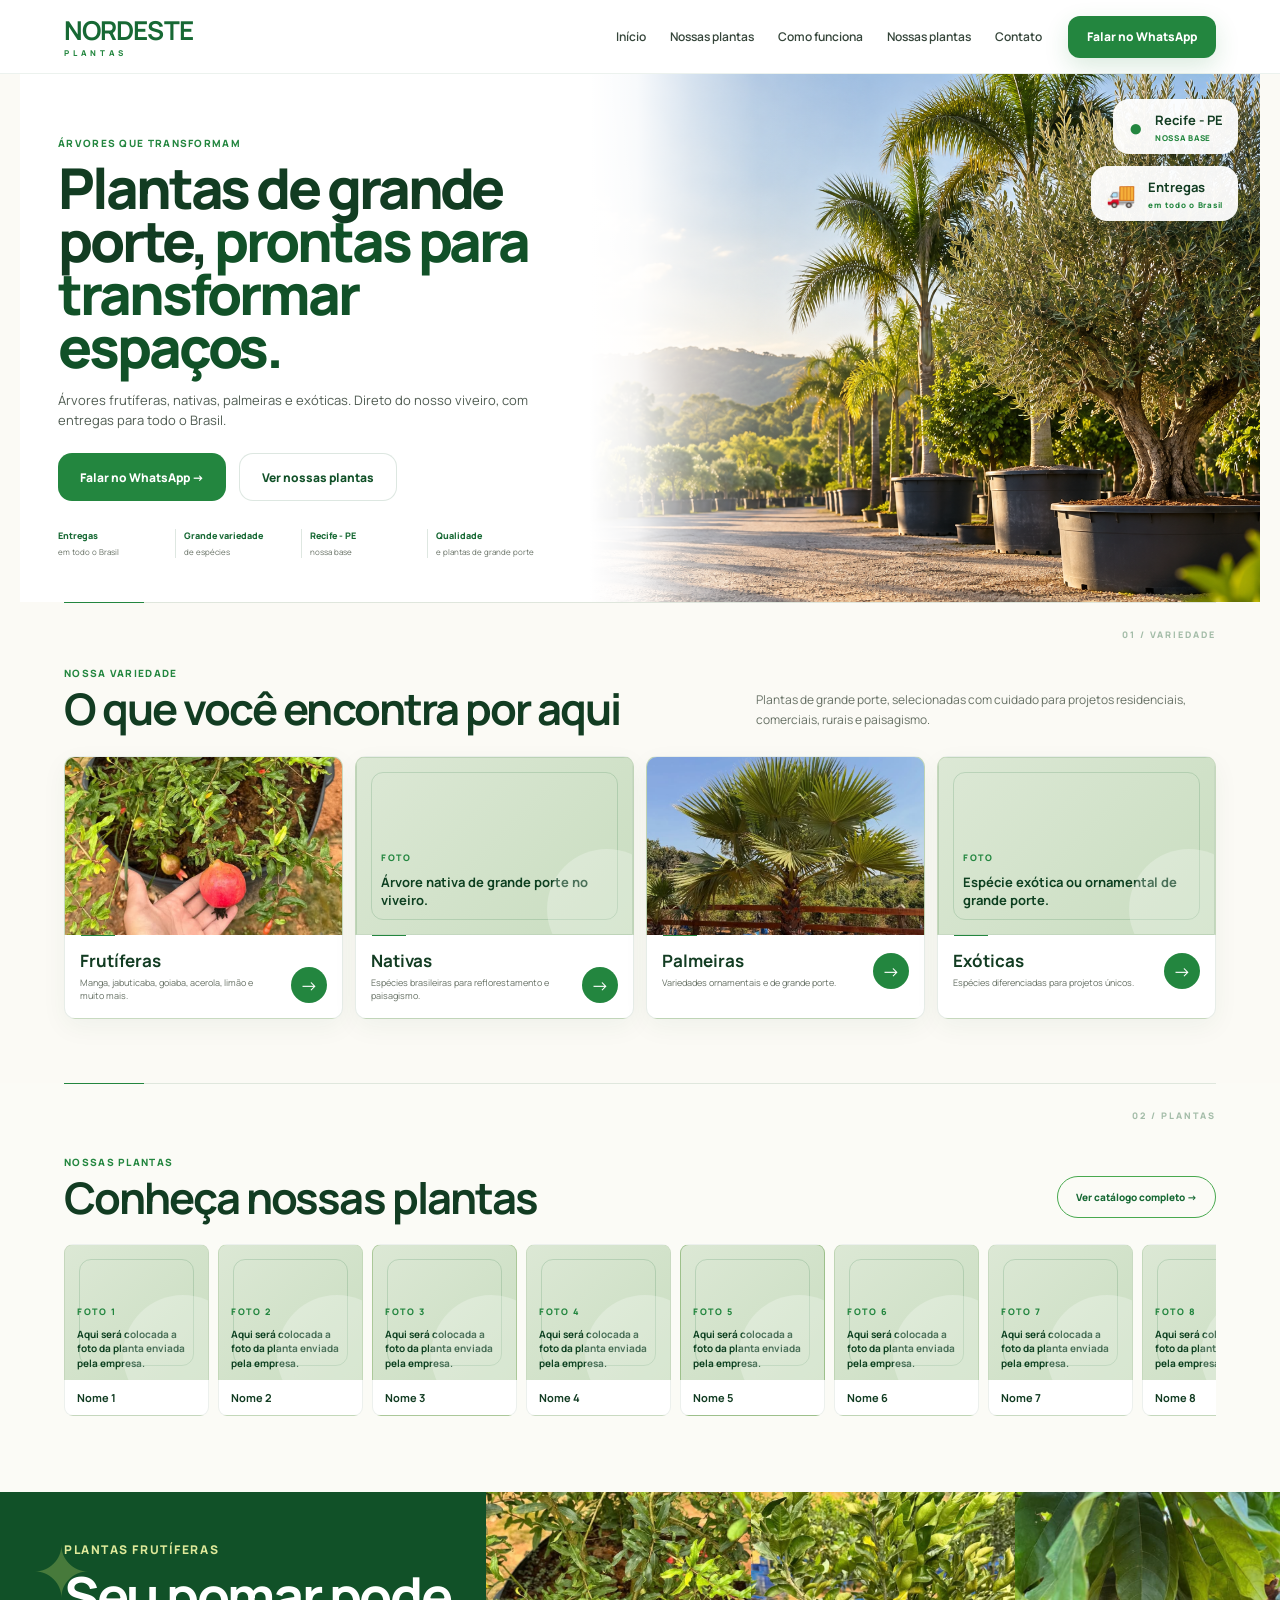
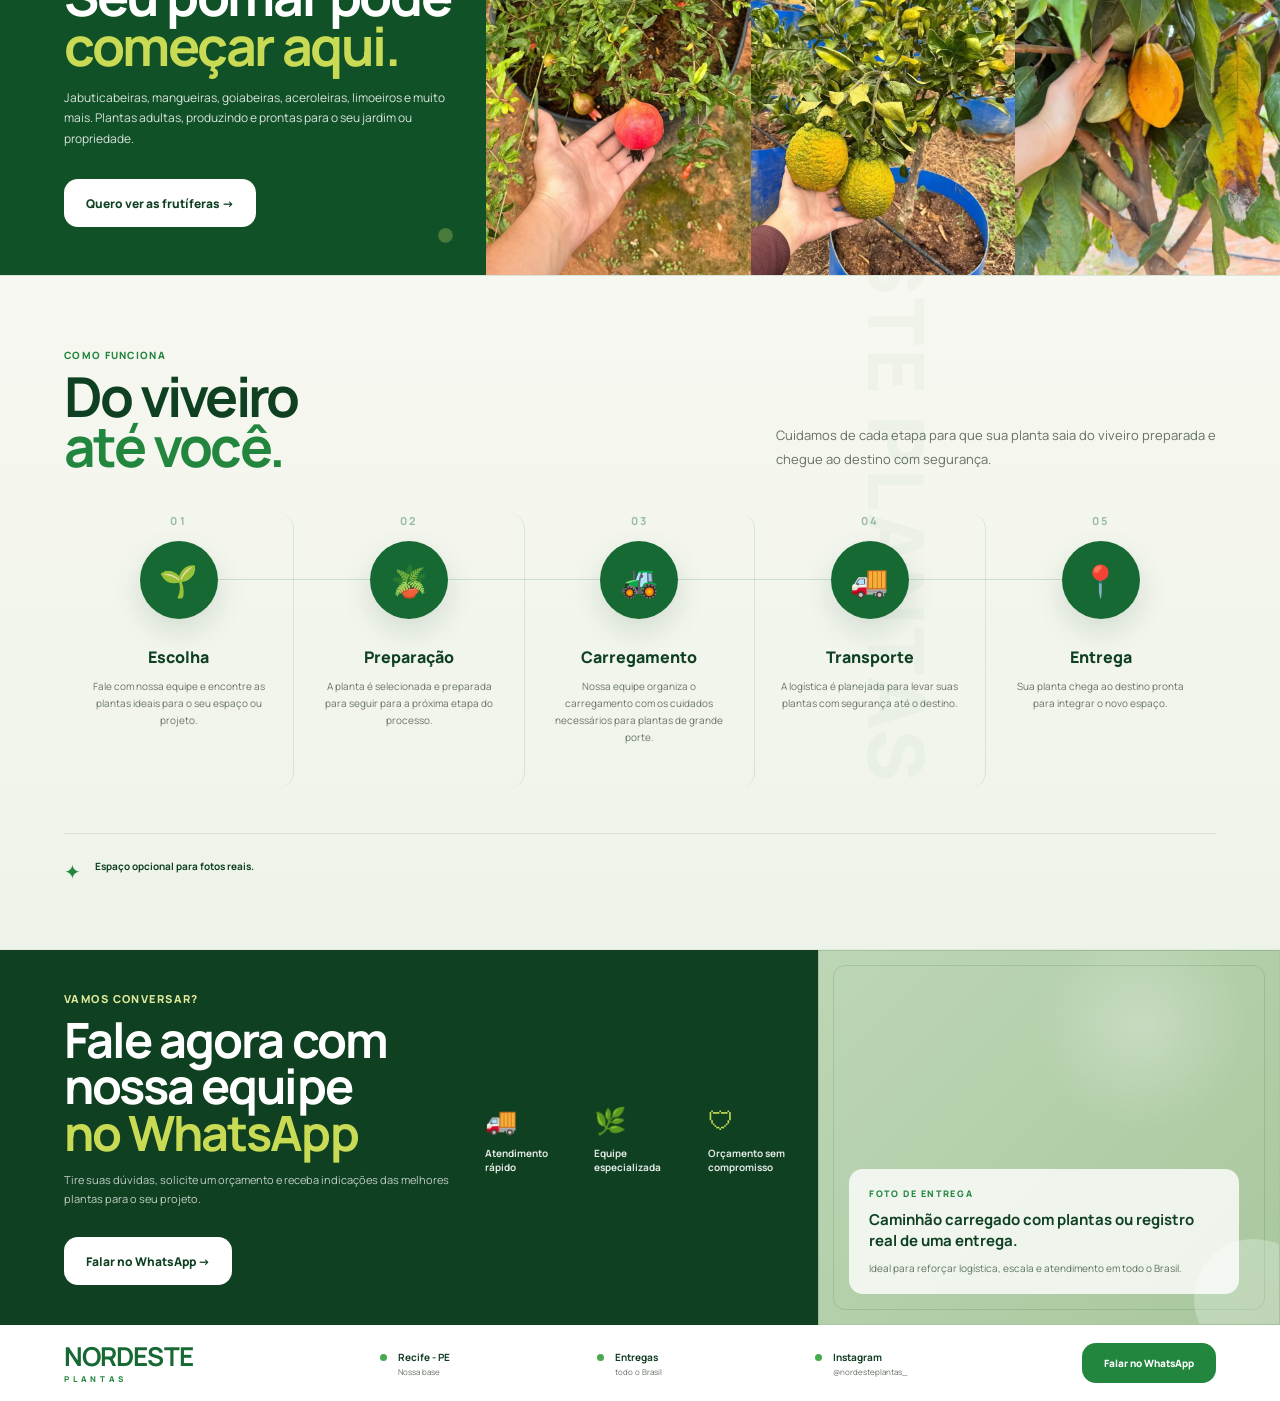
==== index.html @ 6bd827b8 "alterações" ====
<!doctype html>
<html lang="pt-BR">
<head>
  <meta charset="utf-8">
  <meta name="viewport" content="width=device-width, initial-scale=1">
  <meta name="description" content="Nordeste Plantas — plantas de grande porte, frutíferas, nativas, palmeiras e exóticas com entregas para todo o Brasil.">
  <title>Nordeste Plantas</title>

  <link rel="preconnect" href="https://fonts.googleapis.com">
  <link rel="preconnect" href="https://fonts.gstatic.com" crossorigin>
  <link href="https://fonts.googleapis.com/css2?family=Manrope:wght@400;500;600;700;800&display=swap" rel="stylesheet">

  <link rel="stylesheet" href="style.css">
</head>

<body>

<header class="site-header">
  <a href="#inicio" class="brand" aria-label="Nordeste Plantas">
    <span class="brand-main">NORDESTE</span>
    <span class="brand-sub">PLANTAS</span>
  </a>

  <button class="menu-button" id="menuButton" aria-label="Abrir menu" aria-expanded="false">
    <span></span><span></span>
  </button>

  <nav class="site-nav" id="siteNav">
    <a href="#inicio">Início</a>
    <a href="#plantas">Nossas plantas</a>
    <a href="#processo">Como funciona</a>
    <a href="#viveiro">Nossas plantas</a>
    <a href="#contato">Contato</a>
  </nav>

  <a class="header-cta" href="https://wa.me/55NUMERO" target="_blank" rel="noopener noreferrer">
    Falar no WhatsApp
  </a>
</header>


<main>

  <!-- HERO -->
  <section class="hero" id="inicio">
    <div class="hero-copy">
      <p class="eyebrow">ÁRVORES QUE TRANSFORMAM</p>

      <h1>
        Plantas de grande porte,
        <span>prontas para transformar espaços.</span>
      </h1>

      <p class="hero-text">
        Árvores frutíferas, nativas, palmeiras e exóticas.
        Direto do nosso viveiro, com entregas para todo o Brasil.
      </p>

      <div class="hero-actions">
        <a class="btn btn-primary" href="https://wa.me/55NUMERO" target="_blank" rel="noopener noreferrer">
          Falar no WhatsApp →
        </a>

        <a class="btn btn-secondary" href="#plantas">
          Ver nossas plantas
        </a>
      </div>

      <div class="hero-facts">
        <div><strong>Entregas</strong><span>em todo o Brasil</span></div>
        <div><strong>Grande variedade</strong><span>de espécies</span></div>
        <div><strong>Recife - PE</strong><span>nossa base</span></div>
        <div><strong>Qualidade</strong><span>e plantas de grande porte</span></div>
      </div>
    </div>

    <div class="hero-visual">
      <img src="images/hero.png" alt="Foto principal do viveiro da Nordeste Plantas">

<div class="hero-badge badge-location">
        <span>●</span>
        <div><strong>Recife - PE</strong><small>NOSSA BASE</small></div>
      </div>

      <div class="hero-badge badge-delivery">
        <span>🚚</span>
        <div><strong>Entregas</strong><small>em todo o Brasil</small></div>
      </div>
    </div>
  </section>


  <!-- VARIEDADE -->
  <section class="catalog-section graphic-section" id="plantas"><span class="section-marker">01 / VARIEDADE</span>
    <div class="section-heading split">
      <div>
        <p class="eyebrow">NOSSA VARIEDADE</p>
        <h2>O que você encontra por aqui</h2>
      </div>

      <p>
        Plantas de grande porte, selecionadas com cuidado para projetos residenciais,
        comerciais, rurais e paisagismo.
      </p>
    </div>

    <div class="category-grid">
      <article class="category-card">
        <div class="category-slot category-photo"><img src="images/fruta01.jpeg" alt="Planta frutífera da Nordeste Plantas" loading="lazy"></div>
        <div class="card-copy">
          <div><h3>Frutíferas</h3><p>Manga, jabuticaba, goiaba, acerola, limão e muito mais.</p></div>
          <a href="#frutiferas">→</a>
        </div>
      </article>

      <article class="category-card">
        <div class="image-slot category-slot"><span>FOTO</span><strong>Árvore nativa de grande porte no viveiro.</strong></div>
        <div class="card-copy">
          <div><h3>Nativas</h3><p>Espécies brasileiras para reflorestamento e paisagismo.</p></div>
          <a href="#viveiro">→</a>
        </div>
      </article>

      <article class="category-card">
        <div class="category-slot category-photo"><img src="images/palmeiras.jpeg" alt="Palmeiras da Nordeste Plantas" loading="lazy"></div>
        <div class="card-copy">
          <div><h3>Palmeiras</h3><p>Variedades ornamentais e de grande porte.</p></div>
          <a href="#viveiro">→</a>
        </div>
      </article>

      <article class="category-card">
        <div class="image-slot category-slot"><span>FOTO</span><strong>Espécie exótica ou ornamental de grande porte.</strong></div>
        <div class="card-copy">
          <div><h3>Exóticas</h3><p>Espécies diferenciadas para projetos únicos.</p></div>
          <a href="#viveiro">→</a>
        </div>
      </article>
    </div>
  </section>


  <!-- NOSSAS PLANTAS -->
<section class="nursery-section graphic-section" id="viveiro"><span class="section-marker">02 / PLANTAS</span>
    <div class="section-heading split">
      <div>
        <p class="eyebrow">NOSSAS PLANTAS</p>
        <h2>Conheça nossas plantas</h2>
      </div>

      <a class="outline-link" href="https://wa.me/55NUMERO" target="_blank" rel="noopener noreferrer">
        Ver catálogo completo →
      </a>
    </div>

    <div class="nursery-track" id="nurseryTrack">
      <article>
        <div class="image-slot nursery-slot"><span>FOTO 1</span><strong>Aqui será colocada a foto da planta enviada pela empresa.</strong></div>
        <div><strong>Nome 1</strong></div>
      </article>
      <article>
        <div class="image-slot nursery-slot"><span>FOTO 2</span><strong>Aqui será colocada a foto da planta enviada pela empresa.</strong></div>
        <div><strong>Nome 2</strong></div>
      </article>
      <article>
        <div class="image-slot nursery-slot"><span>FOTO 3</span><strong>Aqui será colocada a foto da planta enviada pela empresa.</strong></div>
        <div><strong>Nome 3</strong></div>
      </article>
      <article>
        <div class="image-slot nursery-slot"><span>FOTO 4</span><strong>Aqui será colocada a foto da planta enviada pela empresa.</strong></div>
        <div><strong>Nome 4</strong></div>
      </article>
      <article>
        <div class="image-slot nursery-slot"><span>FOTO 5</span><strong>Aqui será colocada a foto da planta enviada pela empresa.</strong></div>
        <div><strong>Nome 5</strong></div>
      </article>
      <article>
        <div class="image-slot nursery-slot"><span>FOTO 6</span><strong>Aqui será colocada a foto da planta enviada pela empresa.</strong></div>
        <div><strong>Nome 6</strong></div>
      </article>
      <article>
        <div class="image-slot nursery-slot"><span>FOTO 7</span><strong>Aqui será colocada a foto da planta enviada pela empresa.</strong></div>
        <div><strong>Nome 7</strong></div>
      </article>
      <article>
        <div class="image-slot nursery-slot"><span>FOTO 8</span><strong>Aqui será colocada a foto da planta enviada pela empresa.</strong></div>
        <div><strong>Nome 8</strong></div>
      </article>
    </div>
  </section>

  <!-- FRUTÍFERAS -->
  <section class="fruit-section" id="frutiferas"><span class="fruit-deco deco-one">✦</span><span class="fruit-deco deco-two">●</span>
    <div class="fruit-copy">
      <p class="eyebrow light">PLANTAS FRUTÍFERAS</p>
      <h2>Seu pomar pode <span>começar aqui.</span></h2>
      <p>
        Jabuticabeiras, mangueiras, goiabeiras, aceroleiras, limoeiros e muito mais.
        Plantas adultas, produzindo e prontas para o seu jardim ou propriedade.
      </p>

      <a class="btn btn-light" href="https://wa.me/55NUMERO" target="_blank" rel="noopener noreferrer">
        Quero ver as frutíferas →
      </a>
    </div>

    <div class="fruit-gallery">
      <div class="fruit-slot fruit-photo"><img src="images/fruta01.jpeg" alt="Plantas frutíferas da Nordeste Plantas — foto 1" loading="lazy"></div>
      <div class="fruit-slot fruit-photo"><img src="images/fruta02.jpeg" alt="Plantas frutíferas da Nordeste Plantas — foto 2" loading="lazy"></div>
      <div class="fruit-slot fruit-photo"><img src="images/fruta03.jpeg" alt="Plantas frutíferas da Nordeste Plantas — foto 3" loading="lazy"></div>
    </div>
  </section>


  <!-- PROCESSO -->
  <section class="process-section process-green" id="processo"><span class="process-watermark">NORDESTE PLANTAS</span>

    <div class="process-intro">

      <div>
        <p class="eyebrow light">COMO FUNCIONA</p>

        <h2>
          Do viveiro
          <span>até você.</span>
        </h2>
      </div>

      <p>
        Cuidamos de cada etapa para que sua planta saia do viveiro
        preparada e chegue ao destino com segurança.
      </p>

    </div>

    <div class="process-flow">

      <article class="process-step">
        <span class="step-number">01</span>
        <div class="step-icon">🌱</div>
        <div class="step-copy">
          <h3>Escolha</h3>
          <p>
            Fale com nossa equipe e encontre as plantas
            ideais para o seu espaço ou projeto.
          </p>
        </div>
      </article>

      <article class="process-step">
        <span class="step-number">02</span>
        <div class="step-icon">🪴</div>
        <div class="step-copy">
          <h3>Preparação</h3>
          <p>
            A planta é selecionada e preparada para seguir
            para a próxima etapa do processo.
          </p>
        </div>
      </article>

      <article class="process-step">
        <span class="step-number">03</span>
        <div class="step-icon">🚜</div>
        <div class="step-copy">
          <h3>Carregamento</h3>
          <p>
            Nossa equipe organiza o carregamento com os
            cuidados necessários para plantas de grande porte.
          </p>
        </div>
      </article>

      <article class="process-step">
        <span class="step-number">04</span>
        <div class="step-icon">🚚</div>
        <div class="step-copy">
          <h3>Transporte</h3>
          <p>
            A logística é planejada para levar suas plantas
            com segurança até o destino.
          </p>
        </div>
      </article>

      <article class="process-step">
        <span class="step-number">05</span>
        <div class="step-icon">📍</div>
        <div class="step-copy">
          <h3>Entrega</h3>
          <p>
            Sua planta chega ao destino pronta para integrar
            o novo espaço.
          </p>
        </div>
      </article>

    </div>

    <div class="process-note">
      <span>✦</span>

      <p>
        <strong>Espaço opcional para fotos reais.</strong>
       
      </p>
    </div>

  </section>


  <!-- CTA -->
  <section class="final-cta" id="contato">
    <div class="cta-copy">
      <p class="eyebrow light">VAMOS CONVERSAR?</p>
      <h2>Fale agora com nossa equipe <span>no WhatsApp</span></h2>
      <p>
        Tire suas dúvidas, solicite um orçamento e receba indicações das melhores
        plantas para o seu projeto.
      </p>

      <a class="btn btn-light" href="https://wa.me/55NUMERO" target="_blank" rel="noopener noreferrer">
        Falar no WhatsApp →
      </a>
    </div>

    <div class="cta-points">
      <div><span>🚚</span><strong>Atendimento rápido</strong></div>
      <div><span>🌿</span><strong>Equipe especializada</strong></div>
      <div><span>🛡</span><strong>Orçamento sem compromisso</strong></div>
    </div>

    <div class="cta-image image-slot cta-photo-slot">
      <div class="image-slot-content">
        <span>FOTO DE ENTREGA</span>
        <strong>Caminhão carregado com plantas ou registro real de uma entrega.</strong>
        <small>Ideal para reforçar logística, escala e atendimento em todo o Brasil.</small>
      </div>
    </div>
  </section>

</main>


<footer class="site-footer">
  <a href="#inicio" class="brand footer-brand">
    <span class="brand-main">NORDESTE</span>
    <span class="brand-sub">PLANTAS</span>
  </a>

  <div class="footer-item"><strong>Recife - PE</strong><span>Nossa base</span></div>
  <div class="footer-item"><strong>Entregas</strong><span>todo o Brasil</span></div>
  <div class="footer-item"><strong>Instagram</strong><span>@nordesteplantas_</span></div>

  <a class="footer-cta" href="https://wa.me/55NUMERO" target="_blank" rel="noopener noreferrer">
    Falar no WhatsApp
  </a>
</footer>

<script src="script.js"></script>
</body>
</html>
---- style.css ----
:root {
  --green-950: #0e4021;
  --green-900: #115128;
  --green-800: #176934;
  --green-700: #23863f;
  --green-500: #48a94f;

  --lime: #c9db55;

  --cream: #faf9f2;
  --paper: #ffffff;
  --soft: #f1f5eb;

  --text: #123c22;
  --muted: #667064;

  --line: rgba(20, 86, 43, .14);
  --shadow: 0 18px 45px rgba(20, 70, 35, .10);
}

* {
  box-sizing: border-box;
}

html {
  scroll-behavior: smooth;
}

body {
  margin: 0;
  background: var(--cream);
  color: var(--text);
  font-family: "Manrope", sans-serif;
  overflow-x: hidden;
}

img {
  width: 100%;
  display: block;
}

a {
  color: inherit;
  text-decoration: none;
}

button {
  font: inherit;
}


/* HEADER */

.site-header {
  height: 88px;
  padding: 0 5vw;

  position: sticky;
  top: 0;
  z-index: 50;

  display: flex;
  align-items: center;
  gap: 30px;

  background: rgba(255,255,255,.94);
  backdrop-filter: blur(14px);

  border-bottom: 1px solid rgba(24,87,42,.08);
}

.brand {
  margin-right: auto;

  display: inline-flex;
  flex-direction: column;

  line-height: 1;
}

.brand-main {
  color: var(--green-800);

  font-size: 28px;
  font-weight: 700;

  letter-spacing: -.035em;
}

.brand-sub {
  margin-top: 8px;

  color: var(--green-700);

  font-size: 9px;
  font-weight: 800;

  letter-spacing: .50em;
}

.site-nav {
  display: flex;
  align-items: center;
  gap: 26px;
}

.site-nav a {
  color: #35453a;

  font-size: 12px;
  font-weight: 600;

  position: relative;
}

.site-nav a::after {
  content: "";

  position: absolute;

  left: 0;
  bottom: -7px;

  width: 0;
  height: 2px;

  background: var(--green-700);

  transition: width .25s ease;
}

.site-nav a:hover::after {
  width: 100%;
}

.header-cta,
.btn,
.footer-cta {
  min-height: 48px;

  padding: 0 22px;

  display: inline-flex;
  align-items: center;
  justify-content: center;

  border-radius: 14px;

  font-size: 12px;
  font-weight: 800;

  transition:
    transform .25s ease,
    box-shadow .25s ease;
}

.header-cta {
  color: white;
  background: var(--green-700);

  box-shadow: 0 9px 25px rgba(32,129,58,.16);
}

.header-cta:hover,
.btn:hover,
.footer-cta:hover {
  transform: translateY(-2px);
}

.menu-button {
  display: none;

  width: 42px;
  height: 42px;

  padding: 0;

  border: 0;

  background: transparent;
}

.menu-button span {
  display: block;

  width: 24px;
  height: 1px;

  margin: 6px auto;

  background: var(--green-900);
}


/* TEXT */

.eyebrow {
  margin: 0;

  color: var(--green-700);

  font-size: 10px;
  font-weight: 800;

  letter-spacing: .13em;
}

.eyebrow.light {
  color: #dfe99a;
}

.section-heading {
  margin-bottom: 36px;
}

.section-heading.split {
  display: flex;
  align-items: end;
  justify-content: space-between;

  gap: 40px;
}

.section-heading h2 {
  margin: 8px 0 0;

  font-size: clamp(34px, 4vw, 55px);
  line-height: .96;

  letter-spacing: -.045em;
}

.section-heading > p {
  max-width: 510px;

  margin: 0;

  color: var(--muted);

  font-size: 13px;

  line-height: 1.8;
}


/* HERO */

.hero {
  min-height: 665px;

  display: grid;
  grid-template-columns: 47% 53%;

  overflow: hidden;

  background: var(--paper);
}

.hero-copy {
  padding: 80px 4vw 60px 6vw;

  align-self: center;

  z-index: 2;
}

.hero h1 {
  max-width: 650px;

  margin: 16px 0 20px;

  font-size: clamp(48px, 5.5vw, 76px);
  font-weight: 800;

  line-height: .93;

  letter-spacing: -.055em;
}

.hero h1 span {
  color: var(--green-900);
}

.hero-text {
  max-width: 560px;

  margin: 0;

  color: #505c52;

  font-size: 15px;

  line-height: 1.7;
}

.hero-actions {
  margin-top: 28px;

  display: flex;
  gap: 13px;
  flex-wrap: wrap;
}

.btn-primary {
  color: white;
  background: var(--green-700);
}

.btn-secondary {
  color: var(--green-900);

  border: 1px solid var(--line);

  background: #fff;
}

.hero-facts {
  margin-top: 40px;

  display: grid;
  grid-template-columns:
    repeat(4, 1fr);

  gap: 10px;
}

.hero-facts div {
  padding-right: 12px;

  border-right: 1px solid var(--line);
}

.hero-facts div:last-child {
  border: 0;
}

.hero-facts strong,
.hero-facts span {
  display: block;
}

.hero-facts strong {
  color: var(--green-800);

  font-size: 10px;
  font-weight: 800;
}

.hero-facts span {
  margin-top: 4px;

  color: var(--muted);

  font-size: 9px;

  line-height: 1.45;
}

.hero-visual {
  position: relative;

  min-height: 665px;
}

.hero-visual > img {
  width: 100%;
  height: 100%;

  object-fit: cover;
}

.hero-visual::before {
  content: "";

  position: absolute;
  inset: 0;

  z-index: 1;

  background:
    linear-gradient(
      90deg,
      white 0%,
      rgba(255,255,255,.75) 5%,
      rgba(255,255,255,.1) 18%,
      transparent 34%
    );
}

.hero-badge {
  position: absolute;

  right: 24px;

  z-index: 3;

  padding: 14px 18px;

  display: flex;
  align-items: center;

  gap: 12px;

  border-radius: 18px;

  background: rgba(255,255,255,.95);

  box-shadow: var(--shadow);
}

.hero-badge > span {
  color: var(--green-700);

  font-size: 24px;
}

.hero-badge strong,
.hero-badge small {
  display: block;
}

.hero-badge strong {
  font-size: 13px;
}

.hero-badge small {
  margin-top: 3px;

  color: var(--green-700);

  font-size: 8px;
  font-weight: 800;

  letter-spacing: .09em;
}

.badge-location {
  top: 30px;
}

.badge-delivery {
  top: 110px;
}


/* CATALOG */

.catalog-section,
.process-section,
.nursery-section {
  padding: 85px 5vw;
}

.category-grid {
  display: grid;
  grid-template-columns: repeat(4,1fr);

  gap: 14px;
}

.category-card {
  overflow: hidden;

  border-radius: 14px;

  background: white;

  border: 1px solid rgba(19,76,36,.1);

  box-shadow:
    0 10px 35px rgba(23,78,38,.06);
}

.category-card > img {
  height: 220px;

  object-fit: cover;
}

.card-copy {
  padding: 18px;

  display: flex;
  gap: 16px;
  justify-content: space-between;
  align-items: flex-end;
}

.card-copy h3 {
  margin: 0 0 4px;

  font-size: 20px;
}

.card-copy p {
  margin: 0;

  color: var(--muted);

  font-size: 10px;

  line-height: 1.5;
}

.card-copy > a {
  flex: 0 0 auto;

  width: 36px;
  height: 36px;

  display: grid;
  place-items: center;

  border-radius: 50%;

  color: white;
  background: var(--green-700);

  font-size: 18px;
}


/* FRUITS */

.fruit-section {
  min-height: 440px;

  display: grid;
  grid-template-columns: 38% 62%;

  color: white;
  background: var(--green-900);

  overflow: hidden;
}

.fruit-copy {
  padding: 64px 5vw;

  align-self: center;
}

.fruit-copy h2 {
  margin: 10px 0 16px;

  font-size: clamp(42px, 5vw, 68px);
  line-height: .94;

  letter-spacing: -.045em;
}

.fruit-copy h2 span {
  display: block;

  color: var(--lime);
}

.fruit-copy > p {
  max-width: 520px;

  color: rgba(255,255,255,.84);

  font-size: 13px;

  line-height: 1.7;
}

.btn-light {
  margin-top: 18px;

  color: var(--green-950);

  background: white;
}

.fruit-gallery {
  display: grid;
  grid-template-columns:
    1fr 1fr 1fr;

  min-height: 440px;
}

.fruit-gallery img {
  height: 100%;
  object-fit: cover;
}



/* PROCESS — DO VIVEIRO ATÉ VOCÊ */

.process-green {
  padding: 90px 5vw 85px;
  background: linear-gradient(135deg, #0f4d27, #176934);
  color: white;
  overflow: hidden;
}

.process-intro {
  max-width: 1250px;
  margin: 0 auto 55px;
  display: flex;
  align-items: flex-end;
  justify-content: space-between;
  gap: 50px;
}

.process-intro > div {
  max-width: 650px;
}

.process-intro .eyebrow {
  color: #cadd82;
}

.process-intro h2 {
  margin: 10px 0 0;
  font-size: clamp(44px, 5vw, 70px);
  line-height: .9;
  letter-spacing: -.05em;
}

.process-intro h2 span {
  display: block;
  color: #d5e66e;
}

.process-intro > p {
  max-width: 440px;
  margin: 0;
  color: rgba(255,255,255,.72);
  font-size: 13px;
  line-height: 1.8;
}

.process-flow {
  max-width: 1250px;
  margin: auto;
  display: grid;
  grid-template-columns: repeat(5, 1fr);
  position: relative;
}

.process-flow::before {
  content: "";
  position: absolute;
  left: 8%;
  right: 8%;
  top: 76px;
  height: 1px;
  background: rgba(255,255,255,.22);
  z-index: 0;
}

.process-step {
  position: relative;
  z-index: 1;
  min-height: 330px;
  padding: 0 24px 25px;
  text-align: center;
  border-right: 1px solid rgba(255,255,255,.12);
}

.process-step:last-child {
  border-right: none;
}

.step-number {
  display: block;
  margin-bottom: 13px;
  color: rgba(255,255,255,.35);
  font-size: 11px;
  font-weight: 700;
  letter-spacing: .2em;
}

.process-step .step-icon {
  width: 92px;
  height: 92px;
  margin: 0 auto 27px;
  display: grid;
  place-items: center;
  position: relative;
  z-index: 2;
  border-radius: 50%;
  background: rgba(255,255,255,.95);
  color: #125c2d;
  font-size: 36px;
  box-shadow: 0 15px 35px rgba(0,0,0,.13);
  transition: transform .3s ease, box-shadow .3s ease;
}

.process-step:hover .step-icon {
  transform: translateY(-5px);
  box-shadow: 0 20px 40px rgba(0,0,0,.18);
}

.step-copy h3 {
  margin: 0 0 10px;
  font-size: 16px;
  font-weight: 800;
}

.step-copy p {
  max-width: 185px;
  margin: auto;
  color: rgba(255,255,255,.68);
  font-size: 10px;
  line-height: 1.7;
}

.process-note {
  max-width: 1250px;
  margin: 45px auto 0;
  padding-top: 24px;
  display: flex;
  gap: 14px;
  align-items: flex-start;
  border-top: 1px solid rgba(255,255,255,.14);
}

.process-note > span {
  color: #d5e66e;
  font-size: 20px;
}

.process-note p {
  max-width: 680px;
  margin: 0;
  color: rgba(255,255,255,.60);
  font-size: 10px;
  line-height: 1.7;
}

.process-note strong {
  color: rgba(255,255,255,.92);
}


/* NURSERY */

.nursery-section {
  background: #fbfbf6;
}

.outline-link {
  min-height: 42px;

  padding: 0 18px;

  display: inline-flex;
  align-items: center;

  border-radius: 999px;

  border: 1px solid var(--green-500);

  color: var(--green-800);

  font-size: 10px;
  font-weight: 800;
}

.nursery-track {
  display: grid;
  grid-template-columns:
    repeat(8, minmax(160px,1fr));

  gap: 10px;

  overflow-x: auto;

  padding-bottom: 6px;

  scrollbar-width: thin;
}

.nursery-track article {
  min-width: 160px;

  overflow: hidden;

  border-radius: 10px;

  background: white;

  border: 1px solid rgba(18,72,32,.08);
}

.nursery-track img {
  height: 170px;

  object-fit: cover;
}

.nursery-track article div {
  padding: 10px 12px;
}

.nursery-track strong,
.nursery-track small {
  display: block;
}

.nursery-track strong {
  font-size: 11px;
}

.nursery-track small {
  margin-top: 2px;

  color: var(--muted);

  font-size: 8px;
}


/* CTA */

.final-cta {
  min-height: 330px;

  display: grid;
  grid-template-columns:
    1.1fr .75fr 1fr;

  align-items: center;

  color: white;
  background: var(--green-950);
}

.cta-copy {
  padding: 50px 0 50px 5vw;
}

.cta-copy h2 {
  margin: 8px 0 14px;

  font-size: clamp(38px, 4.5vw, 58px);
  line-height: .96;

  letter-spacing: -.04em;
}

.cta-copy h2 span {
  display: block;

  color: var(--lime);
}

.cta-copy > p {
  max-width: 520px;

  color: rgba(255,255,255,.75);

  font-size: 11px;

  line-height: 1.7;
}

.cta-points {
  display: flex;
  justify-content: center;

  gap: 28px;
}

.cta-points div {
  display: flex;
  flex-direction: column;

  gap: 8px;

  max-width: 110px;

  color: rgba(255,255,255,.88);

  font-size: 10px;
}

.cta-points span {
  color: var(--lime);

  font-size: 26px;
}

.cta-image {
  align-self: stretch;

  min-height: 330px;
}

.cta-image img {
  width: 100%;
  height: 100%;

  object-fit: cover;
}


/* FOOTER */

.site-footer {
  padding: 22px 5vw;

  display: grid;
  grid-template-columns:
    1.2fr .8fr .8fr 1fr auto;

  gap: 22px;

  align-items: center;

  background: white;
}

.footer-brand {
  margin: 0;
}

.footer-item strong,
.footer-item span {
  display: block;
}

.footer-item strong {
  font-size: 10px;
}

.footer-item span {
  margin-top: 2px;

  color: var(--muted);

  font-size: 8px;
}

.footer-cta {
  min-height: 40px;

  color: white;
  background: var(--green-700);

  font-size: 10px;
}


/* RESPONSIVO */

@media (max-width: 1050px) {

  .header-cta {
    display: none;
  }

  .menu-button {
    display: block;
  }

  .site-nav {
    position: absolute;

    top: 88px;
    left: 0;
    right: 0;

    display: none;

    padding: 25px 5vw;

    flex-direction: column;
    align-items: flex-start;

    background: white;

    border-bottom: 1px solid var(--line);
  }

  .site-nav.open {
    display: flex;
  }

  .hero {
    grid-template-columns: 1fr;
  }

  .hero-copy {
    padding:
      65px
      7vw
      30px;
  }

  .hero-visual {
    min-height: 560px;
  }

  .category-grid {
    grid-template-columns:
      1fr 1fr;
  }

  .fruit-section {
    grid-template-columns: 1fr;
  }

  .fruit-gallery {
    min-height: 340px;
  }

  .process-grid {
    grid-template-columns:
      1fr 1fr 1fr;
  }

  .process-grid article::after {
    display: none;
  }

  .final-cta {
    grid-template-columns: 1fr;
  }

  .cta-copy {
    padding:
      50px
      7vw;
  }

  .cta-points {
    justify-content: flex-start;

    padding:
      0
      7vw
      45px;
  }

  .cta-image {
    min-height: 300px;
  }

  .site-footer {
    grid-template-columns:
      1fr 1fr;
  }

}


@media (max-width: 620px) {

  .site-header {
    height: 76px;

    padding:
      0
      18px;
  }

  .site-nav {
    top: 76px;
  }

  .brand-main {
    font-size: 23px;
  }

  .hero-copy {
    padding:
      55px
      20px
      30px;
  }

  .hero h1 {
    font-size: 48px;
  }

  .hero-facts {
    grid-template-columns:
      1fr 1fr;
  }

  .hero-facts div:nth-child(2) {
    border: 0;
  }

  .hero-visual {
    min-height: 430px;
  }

  .hero-badge {
    right: 14px;

    padding:
      10px
      12px;
  }

  .badge-location {
    top: 18px;
  }

  .badge-delivery {
    top: 87px;
  }

  .catalog-section,
  .process-section,
  .nursery-section {
    padding:
      70px
      20px;
  }

  .section-heading.split {
    align-items: flex-start;
    flex-direction: column;

    gap: 14px;
  }

  .category-grid {
    grid-template-columns: 1fr;
  }

  .category-card > img {
    height: 240px;
  }

  .fruit-copy {
    padding:
      55px
      20px;
  }

  .fruit-gallery {
    grid-template-columns: 1fr;
  }

  .fruit-gallery img {
    height: 250px;
  }

  .process-grid {
    grid-template-columns:
      1fr;
  }

  .process-grid article {
    padding:
      15px
      0;
  }

  .cta-copy {
    padding:
      45px
      20px;
  }

  .cta-points {
    padding:
      0
      20px
      35px;

    flex-wrap: wrap;
  }

  .site-footer {
    padding:
      25px
      20px;

    grid-template-columns: 1fr;
  }

}


/* RESPONSIVO DA SEÇÃO PROCESSO */

@media (max-width: 1000px) {
  .process-intro {
    align-items: flex-start;
    flex-direction: column;
    gap: 20px;
  }

  .process-flow {
    grid-template-columns: repeat(3, 1fr);
  }

  .process-flow::before {
    display: none;
  }

  .process-step {
    padding: 30px 20px;
    border-right: none;
    border-bottom: 1px solid rgba(255,255,255,.12);
  }
}

@media (max-width: 650px) {
  .process-green {
    padding: 70px 20px;
  }

  .process-intro {
    margin-bottom: 35px;
  }

  .process-intro h2 {
    font-size: 48px;
  }

  .process-flow {
    grid-template-columns: 1fr;
  }

  .process-step {
    min-height: auto;
    padding: 25px 0;
    display: grid;
    grid-template-columns: 55px 75px 1fr;
    gap: 14px;
    align-items: center;
    text-align: left;
  }

  .step-number {
    margin: 0;
    text-align: center;
  }

  .process-step .step-icon {
    width: 68px;
    height: 68px;
    margin: 0;
    font-size: 27px;
  }

  .step-copy h3 {
    font-size: 15px;
  }

  .step-copy p {
    max-width: none;
    margin: 0;
    font-size: 10px;
  }

  .process-note {
    margin-top: 30px;
  }
}


/* =========================================================
   V3 — MAIS FIEL AO MOCKUP APROVADO
   ========================================================= */
body{background:#fbfaf5;}
.site-header{height:74px;padding:0 max(5vw,calc((100vw - 1240px)/2));gap:26px;}
.brand-main{font-size:26px}.brand-sub{margin-top:6px;font-size:8px}.site-nav{gap:24px}.header-cta{min-height:42px;padding:0 19px;border-radius:12px}
.hero{width:min(1240px,100%);min-height:520px;margin:0 auto;grid-template-columns:46% 54%;background:#fff}
.hero-copy{padding:62px 36px 44px 38px}.hero h1{max-width:550px;margin:12px 0 16px;font-size:clamp(42px,4.4vw,62px);line-height:.94}.hero-text{max-width:500px;font-size:13px;line-height:1.6}.hero-actions{margin-top:22px}.hero-facts{margin-top:28px;gap:8px}.hero-facts strong{font-size:9px}.hero-facts span{font-size:8px}
.hero-visual{min-height:520px;background:#d7e7cc}.hero-visual>img{opacity:0}.hero-visual::before{background:linear-gradient(90deg,#fff 0%,rgba(255,255,255,.86) 6%,rgba(255,255,255,.20) 18%,transparent 36%)}.hero-badge{right:22px;padding:11px 15px;border-radius:16px}.badge-location{top:25px}.badge-delivery{top:92px}
.catalog-section,.process-section,.nursery-section{padding:64px max(5vw,calc((100vw - 1240px)/2))}.section-heading{margin-bottom:26px}.section-heading h2{font-size:clamp(32px,3.4vw,46px)}.section-heading>p{max-width:460px;font-size:12px;line-height:1.65}
.category-grid{gap:12px}.category-card{border-radius:11px;box-shadow:0 8px 26px rgba(23,78,38,.05)}.category-card>img{height:178px;opacity:0}.category-card:nth-child(1){background:linear-gradient(#dcead2 0 178px,#fff 178px)}.category-card:nth-child(2){background:linear-gradient(#d5e4cb 0 178px,#fff 178px)}.category-card:nth-child(3){background:linear-gradient(#d1e3c6 0 178px,#fff 178px)}.category-card:nth-child(4){background:linear-gradient(#dae8cf 0 178px,#fff 178px)}.card-copy{padding:14px 15px 15px}.card-copy h3{font-size:17px}.card-copy p{font-size:9px}
.fruit-section{min-height:355px;grid-template-columns:38% 62%}.fruit-copy{padding:48px max(5vw,calc((100vw - 1240px)/2));padding-right:36px}.fruit-copy h2{font-size:clamp(38px,4.2vw,56px)}.fruit-copy>p{font-size:12px}.fruit-gallery{min-height:355px;background:#b8d4a4}.fruit-gallery img{opacity:0}.fruit-gallery{grid-template-columns:repeat(3,1fr)}.fruit-gallery>*:nth-child(1){background:#b8d4a4}.fruit-gallery>*:nth-child(2){background:#a9cb95}.fruit-gallery>*:nth-child(3){background:#bdd8aa}
.process-green{padding:72px max(5vw,calc((100vw - 1240px)/2)) 64px}.process-intro{margin-bottom:42px}.process-intro h2{font-size:clamp(40px,4.3vw,58px)}.process-step{min-height:275px}.process-step .step-icon{width:78px;height:78px;font-size:31px}.process-flow::before{top:66px}
.nursery-section{overflow:hidden}.nursery-track{grid-template-columns:repeat(8,minmax(145px,1fr));gap:9px}.nursery-track article{min-width:145px;border-radius:9px}.nursery-track img{height:135px;opacity:0}.nursery-track article:nth-child(1){background:linear-gradient(#d5e4cb 0 135px,#fff 135px)}.nursery-track article:nth-child(2){background:linear-gradient(#d2e5c6 0 135px,#fff 135px)}.nursery-track article:nth-child(3){background:linear-gradient(#b8d4a4 0 135px,#fff 135px)}.nursery-track article:nth-child(4){background:linear-gradient(#d9e7cf 0 135px,#fff 135px)}.nursery-track article:nth-child(5){background:linear-gradient(#a9cb95 0 135px,#fff 135px)}.nursery-track article:nth-child(6){background:linear-gradient(#cee2c2 0 135px,#fff 135px)}.nursery-track article:nth-child(7){background:linear-gradient(#d8e7cf 0 135px,#fff 135px)}.nursery-track article:nth-child(8){background:linear-gradient(#d4e5ca 0 135px,#fff 135px)}
.final-cta{min-height:275px;grid-template-columns:1.05fr .72fr 1fr}.cta-copy{padding:40px 0 40px max(5vw,calc((100vw - 1240px)/2))}.cta-copy h2{font-size:clamp(34px,3.8vw,50px)}.cta-image{min-height:275px;background:#c7dcc0}.cta-image img{opacity:0}.site-footer{padding:18px max(5vw,calc((100vw - 1240px)/2))}
@media(max-width:1050px){.site-header{height:76px;padding:0 24px}.site-nav{top:76px}.hero{width:100%;grid-template-columns:1fr}.hero-copy{padding:52px 7vw 28px}.hero-visual{min-height:380px}.catalog-section,.process-section,.nursery-section,.process-green{padding-left:7vw;padding-right:7vw}}
@media(max-width:620px){.hero h1{font-size:44px}.hero-visual{min-height:320px}.hero-facts{grid-template-columns:1fr 1fr}.category-card>img{height:200px}.category-card:nth-child(1){background:linear-gradient(#dcead2 0 200px,#fff 200px)}.category-card:nth-child(2){background:linear-gradient(#d5e4cb 0 200px,#fff 200px)}.category-card:nth-child(3){background:linear-gradient(#d1e3c6 0 200px,#fff 200px)}.category-card:nth-child(4){background:linear-gradient(#dae8cf 0 200px,#fff 200px)}.fruit-gallery{display:grid;grid-template-columns:1fr}.fruit-gallery>*{min-height:180px}}

/* V4 - DETALHAMENTO PREMIUM */
.image-slot{position:relative;overflow:hidden;background:linear-gradient(135deg,#dce8d5,#c9ddc0);border:1px solid rgba(26,92,46,.10)}
.image-slot::before{content:"";position:absolute;inset:14px;border:1px solid rgba(23,105,52,.16);border-radius:12px;pointer-events:none}
.image-slot::after{content:"";position:absolute;width:120px;height:120px;right:-35px;bottom:-35px;border-radius:50%;background:rgba(255,255,255,.25);pointer-events:none}
.image-slot-content,.category-slot,.fruit-slot,.nursery-slot{position:relative;z-index:2}
.image-slot span{display:block;margin-bottom:9px;color:var(--green-700);font-size:9px;font-weight:800;letter-spacing:.18em}
.image-slot strong{display:block;max-width:360px;color:var(--green-950);font-size:15px;line-height:1.4}
.image-slot small{display:block;margin-top:9px;max-width:360px;color:#5f735f;font-size:10px;line-height:1.6}

.hero-photo-slot{display:flex;align-items:flex-end;padding:44px;background:radial-gradient(circle at 72% 32%,rgba(255,255,255,.42),transparent 26%),linear-gradient(135deg,#d7e7cc,#bfd7b4)}
.hero-photo-slot .image-slot-content{max-width:380px;padding:22px 24px;border-radius:16px;background:rgba(255,255,255,.76);backdrop-filter:blur(7px);box-shadow:0 12px 28px rgba(14,64,33,.09)}
.hero-photo-slot .image-slot-content strong{font-size:18px}

.category-card{position:relative;transition:transform .25s ease,box-shadow .25s ease}
.category-card:hover{transform:translateY(-4px);box-shadow:0 16px 38px rgba(23,78,38,.10)}
.category-slot{min-height:178px;padding:24px;display:flex;flex-direction:column;justify-content:flex-end}
.category-slot strong{font-size:13px;max-width:240px}
.category-card .category-photo{padding:0;overflow:hidden}
.category-photo img{position:absolute;inset:0;width:100%;height:100%;object-fit:cover}

.fruit-section{position:relative}
.fruit-deco{position:absolute;z-index:3;color:rgba(213,230,110,.28);pointer-events:none}
.deco-one{left:2.5%;top:30px;font-size:70px}
.deco-two{left:34%;bottom:20px;font-size:34px}
.fruit-slot{min-height:355px;padding:28px;display:flex;flex-direction:column;justify-content:flex-end;border:none;border-radius:0}
.fruit-slot:nth-child(1){background:linear-gradient(180deg,#b9d4a5,#a9c996)}
.fruit-slot:nth-child(2){background:linear-gradient(180deg,#a9ca95,#99bd84)}
.fruit-slot:nth-child(3){background:linear-gradient(180deg,#bfd9ac,#adc997)}
.fruit-slot strong{max-width:220px;color:#164f28;font-size:14px}
.fruit-gallery .fruit-photo{position:relative;padding:0;overflow:hidden}
.fruit-gallery .fruit-photo img{position:absolute;inset:0;width:100%;height:100%;object-fit:cover;opacity:1}

.graphic-section{position:relative}
.section-marker{position:absolute;right:5vw;top:26px;color:rgba(20,86,43,.38);font-size:9px;font-weight:800;letter-spacing:.22em}
.graphic-section::before{content:"";position:absolute;left:5vw;right:5vw;top:0;height:1px;background:linear-gradient(90deg,var(--green-700) 0 80px,rgba(20,86,43,.12) 80px 100%)}

.process-green{position:relative}
.process-watermark{position:absolute;right:-28px;top:44px;color:rgba(255,255,255,.035);font-size:78px;font-weight:800;letter-spacing:.03em;transform:rotate(90deg);transform-origin:center;pointer-events:none}
.process-step{transition:background .25s ease;border-radius:16px}
.process-step:hover{background:rgba(255,255,255,.035)}

.nursery-track article{transition:transform .25s ease,box-shadow .25s ease}
.nursery-track article:hover{transform:translateY(-3px);box-shadow:0 12px 26px rgba(23,78,38,.08)}
.nursery-slot{min-height:135px;padding:16px;display:flex;flex-direction:column;justify-content:flex-end;border:none;border-radius:0}
.nursery-slot strong{max-width:150px;font-size:10px;line-height:1.45}

.cta-photo-slot{min-height:275px;padding:30px;display:flex;align-items:flex-end;background:radial-gradient(circle at 70% 20%,rgba(255,255,255,.26),transparent 24%),linear-gradient(135deg,#bdd6b5,#a9c79e)}
.cta-photo-slot .image-slot-content{max-width:390px;padding:18px 20px;border-radius:14px;background:rgba(255,255,255,.80)}
.cta-photo-slot .image-slot-content strong{font-size:15px}

.card-copy{position:relative}
.card-copy::before{content:"";position:absolute;left:16px;top:0;width:34px;height:2px;background:var(--green-700);transform:translateY(-1px)}
.footer-item{position:relative;padding-left:18px}
.footer-item::before{content:"";position:absolute;left:0;top:4px;width:7px;height:7px;border-radius:50%;background:var(--green-500)}

@media(max-width:620px){
  .section-marker{right:20px;top:18px}
  .hero-photo-slot{padding:20px}
  .hero-photo-slot .image-slot-content{max-width:320px;padding:16px 17px}
  .fruit-deco,.process-watermark{display:none}
}


/* =========================================================
   V5 — HIERARQUIA E CONTRASTE
   ========================================================= */

/* HERO: foto real + degradê, sem legenda sobre a imagem */
.hero-visual{
  position:relative;
  min-height:520px;
  background:#d7e7cc;
  overflow:hidden;
}
.hero-visual > img{
  display:block !important;
  width:100%;
  height:100%;
  object-fit:cover;
  opacity:1 !important;
}
.hero-visual::before{
  content:"";
  position:absolute;
  inset:0;
  z-index:1;
  pointer-events:none;
  background:linear-gradient(90deg,#fff 0%,rgba(255,255,255,.90) 7%,rgba(255,255,255,.50) 15%,rgba(255,255,255,.14) 25%,transparent 42%);
}
.hero-badge{z-index:3}

/* NOSSAS PLANTAS: catálogo vem antes do destaque das frutíferas */
.nursery-section{
  background:#fbfbf6;
  padding-top:72px;
  padding-bottom:70px;
}
.nursery-section .section-heading h2{max-width:720px}
.nursery-track{margin-top:10px}

/* COMO FUNCIONA: fundo claro para não competir com o bloco verde das frutíferas */
.process-green{
  background:linear-gradient(180deg,#f7f8f1 0%,#eef3e9 100%) !important;
  color:var(--green-950) !important;
  border-top:1px solid rgba(23,105,52,.10);
  border-bottom:1px solid rgba(23,105,52,.10);
}
.process-intro .eyebrow{color:var(--green-700) !important}
.process-intro h2{color:var(--green-950)}
.process-intro h2 span{color:var(--green-700) !important}
.process-intro > p{color:#647164 !important}
.process-flow::before{background:rgba(23,105,52,.18) !important}
.process-step{border-right:1px solid rgba(23,105,52,.12) !important}
.process-step:last-child{border-right:none !important}
.step-number{color:rgba(23,105,52,.42) !important}
.process-step .step-icon{
  background:var(--green-800) !important;
  color:#fff !important;
  box-shadow:0 12px 30px rgba(18,81,40,.14) !important;
}
.step-copy h3{color:var(--green-950) !important}
.step-copy p{color:#687568 !important}
.process-step:hover{background:rgba(23,105,52,.035) !important}
.process-note{border-top:1px solid rgba(23,105,52,.12) !important}
.process-note > span{color:var(--green-700) !important}
.process-note p{color:#6a776b !important}
.process-note strong{color:var(--green-950) !important}
.process-watermark{color:rgba(23,105,52,.035) !important}

@media(max-width:620px){
  .hero-visual{min-height:330px}

  .process-step{border-right:none !important;border-bottom:1px solid rgba(23,105,52,.12) !important}
}

/* Transição contínua entre o texto e a foto em tablets e celulares. */
@media(max-width:1050px){
  .hero-visual{min-height:380px}
  .hero-visual::before{background:linear-gradient(180deg,#fff 0%,rgba(255,255,255,.90) 7%,rgba(255,255,255,.50) 18%,rgba(255,255,255,.14) 30%,transparent 48%)}
}
@media(max-width:620px){
  .hero-visual{min-height:330px}
}

/* Layout responsivo: estas regras ficam após as variantes visuais. */
@media (max-width: 1050px) {
  .hero > *, .fruit-section > *, .final-cta > * { min-width: 0; }
  .hero-visual > img { position: absolute; inset: 0; }
  .fruit-section, .final-cta { grid-template-columns: minmax(0, 1fr); }
  .fruit-copy, .cta-copy { padding: 48px 7vw; }
  .fruit-copy > p, .cta-copy > p { max-width: 640px; font-size: 15px; line-height: 1.75; }
  .fruit-gallery { min-height: 0; }
  .fruit-slot { min-height: 260px; }
  .cta-points { justify-content: flex-start; padding: 0 7vw 36px; }
  .cta-points div { max-width: 160px; font-size: 13px; line-height: 1.5; }
  .cta-photo-slot { min-height: 280px; }
  .section-heading.split { align-items: flex-start; flex-direction: column; gap: 20px; }
  .section-heading > p { max-width: 640px; font-size: 15px; }
  .card-copy p { font-size: 13px; line-height: 1.65; }
  .nursery-track { grid-template-columns: none; grid-auto-flow: column; grid-auto-columns: 220px; gap: 16px; padding-bottom: 16px; scroll-snap-type: x proximity; }
  .nursery-track article { min-width: 0; scroll-snap-align: start; background: #fff; }
  .nursery-track article .nursery-slot { min-height: 200px; padding: 24px; }
  .nursery-slot strong { max-width: none; font-size: 13px; }
  .nursery-track article > div:last-child { padding: 16px 20px; }
  .nursery-track article > div:last-child strong { font-size: 16px; }
  .process-step { border-right: none !important; }
  .step-copy p, .process-note p { font-size: 13px; }
  .outline-link, .btn, .footer-cta { min-height: 48px; font-size: 13px; }
  .site-nav a { display: block; padding: 12px 0; font-size: 15px; }
  .site-nav { gap: 4px; }
  section[id] { scroll-margin-top: 92px; }
}

@media (max-width: 650px) {
  .site-header { height: 76px; padding: 0 20px; }
  .menu-button { width: 44px; height: 44px; flex-shrink: 0; }
  .hero-copy { padding: 44px 20px 28px; }
  .hero h1 { font-size: clamp(36px, 10vw, 48px); line-height: 1.08; letter-spacing: -.045em; }
  .hero-text { font-size: 15px; line-height: 1.75; }
  .eyebrow { font-size: 11px; line-height: 1.6; }
  .hero-actions { display: grid; grid-template-columns: minmax(0, 1fr); gap: 12px; margin-top: 24px; }
  .hero-actions .btn { width: 100%; min-height: 52px; font-size: 14px; }
  .hero-facts { grid-template-columns: repeat(2, minmax(0, 1fr)); gap: 20px 12px; margin-top: 28px; }
  .hero-facts strong { font-size: 12px; }
  .hero-facts span { font-size: 11px; line-height: 1.6; }
  .hero-facts div:nth-child(2) { border-right: 0; }
  .hero-visual { min-height: 320px; }
  .hero-badge { right: 16px; padding: 10px 12px; }
  .hero-badge strong { font-size: 12px; }
  .hero-badge small { font-size: 9px; }
  .badge-location { top: 72px; }
  .badge-delivery { top: 140px; }
  .catalog-section, .nursery-section, .process-green { padding: 56px 20px; }
  .section-marker { top: 16px; right: 20px; font-size: 8px; }
  .section-heading { margin-bottom: 26px; }
  .section-heading h2 { font-size: clamp(30px, 8.5vw, 38px); line-height: 1.1; letter-spacing: -.04em; }
  .category-grid { grid-template-columns: minmax(0, 1fr); gap: 20px; }
  .category-card { background: #fff !important; border-radius: 16px; }
  .category-slot { min-height: 220px; padding: 24px; }
  .category-slot strong { font-size: 15px; max-width: 280px; }
  .image-slot span { font-size: 11px; }
  .card-copy { padding: 20px; align-items: center; }
  .card-copy h3 { font-size: 21px; margin-bottom: 6px; }
  .card-copy > a { width: 44px; height: 44px; }
  .nursery-track { grid-auto-columns: 85%; gap: 16px; }
  .nursery-track article { border-radius: 14px; }
  .nursery-track article .nursery-slot { min-height: 220px; }
  .nursery-slot strong { font-size: 14px; line-height: 1.65; }
  .fruit-copy, .cta-copy { padding: 44px 20px 32px; }
  .fruit-copy h2, .cta-copy h2, .process-intro h2 { font-size: clamp(32px, 9vw, 42px); line-height: 1.08; }
  .fruit-copy .btn, .cta-copy .btn { width: 100%; min-height: 52px; font-size: 14px; }
  .fruit-gallery { grid-template-columns: minmax(0, 1fr); }
  .fruit-slot { min-height: 220px; padding: 28px; }
  .fruit-slot strong { max-width: 280px; font-size: 15px; }
  .process-intro { gap: 20px; margin-bottom: 24px; }
  .process-intro > p { font-size: 15px; line-height: 1.75; }
  .process-flow { grid-template-columns: minmax(0, 1fr); }
  .process-step { min-height: 0; padding: 24px 0; grid-template-columns: 56px minmax(0, 1fr); gap: 8px 16px; align-items: start; }
  .step-number { grid-column: 1; grid-row: 1; font-size: 11px; padding-top: 2px; }
  .process-step .step-icon { grid-column: 1; grid-row: 2; width: 56px; height: 56px; margin: 0; font-size: 25px; }
  .step-copy { grid-column: 2; grid-row: 1 / span 2; min-width: 0; }
  .step-copy h3 { font-size: 18px; margin-bottom: 8px; }
  .step-copy p { max-width: none; font-size: 14px; line-height: 1.75; }
  .process-note { margin-top: 24px; gap: 12px; }
  .process-note p { font-size: 13px; line-height: 1.75; }
  .cta-points { padding: 0 20px 32px; display: grid; grid-template-columns: minmax(0, 1fr); gap: 18px; }
  .cta-points div { flex-direction: row; align-items: center; max-width: none; gap: 14px; font-size: 14px; }
  .cta-points span { width: 32px; flex-shrink: 0; text-align: center; }
  .final-cta { grid-template-areas: "photo" "points" "contact"; }
  .final-cta .cta-image { grid-area: photo; }
  .final-cta .cta-points { grid-area: points; padding: 28px 20px 0; }
  .final-cta .cta-copy { grid-area: contact; padding: 36px 20px 44px; }
  .cta-photo-slot { min-height: 260px; padding: 20px; }
  .cta-photo-slot .image-slot-content { padding: 20px; }
  .cta-photo-slot .image-slot-content strong { font-size: 15px; line-height: 1.6; }
  .cta-photo-slot .image-slot-content small { font-size: 12px; }
  .site-footer { grid-template-columns: minmax(0, 1fr); gap: 24px; padding: 32px 20px; }
  .footer-item strong { font-size: 14px; }
  .footer-item span { font-size: 12px; margin-top: 5px; }
  .footer-cta { width: 100%; }
  .fruit-deco, .process-watermark { display: none; }
}
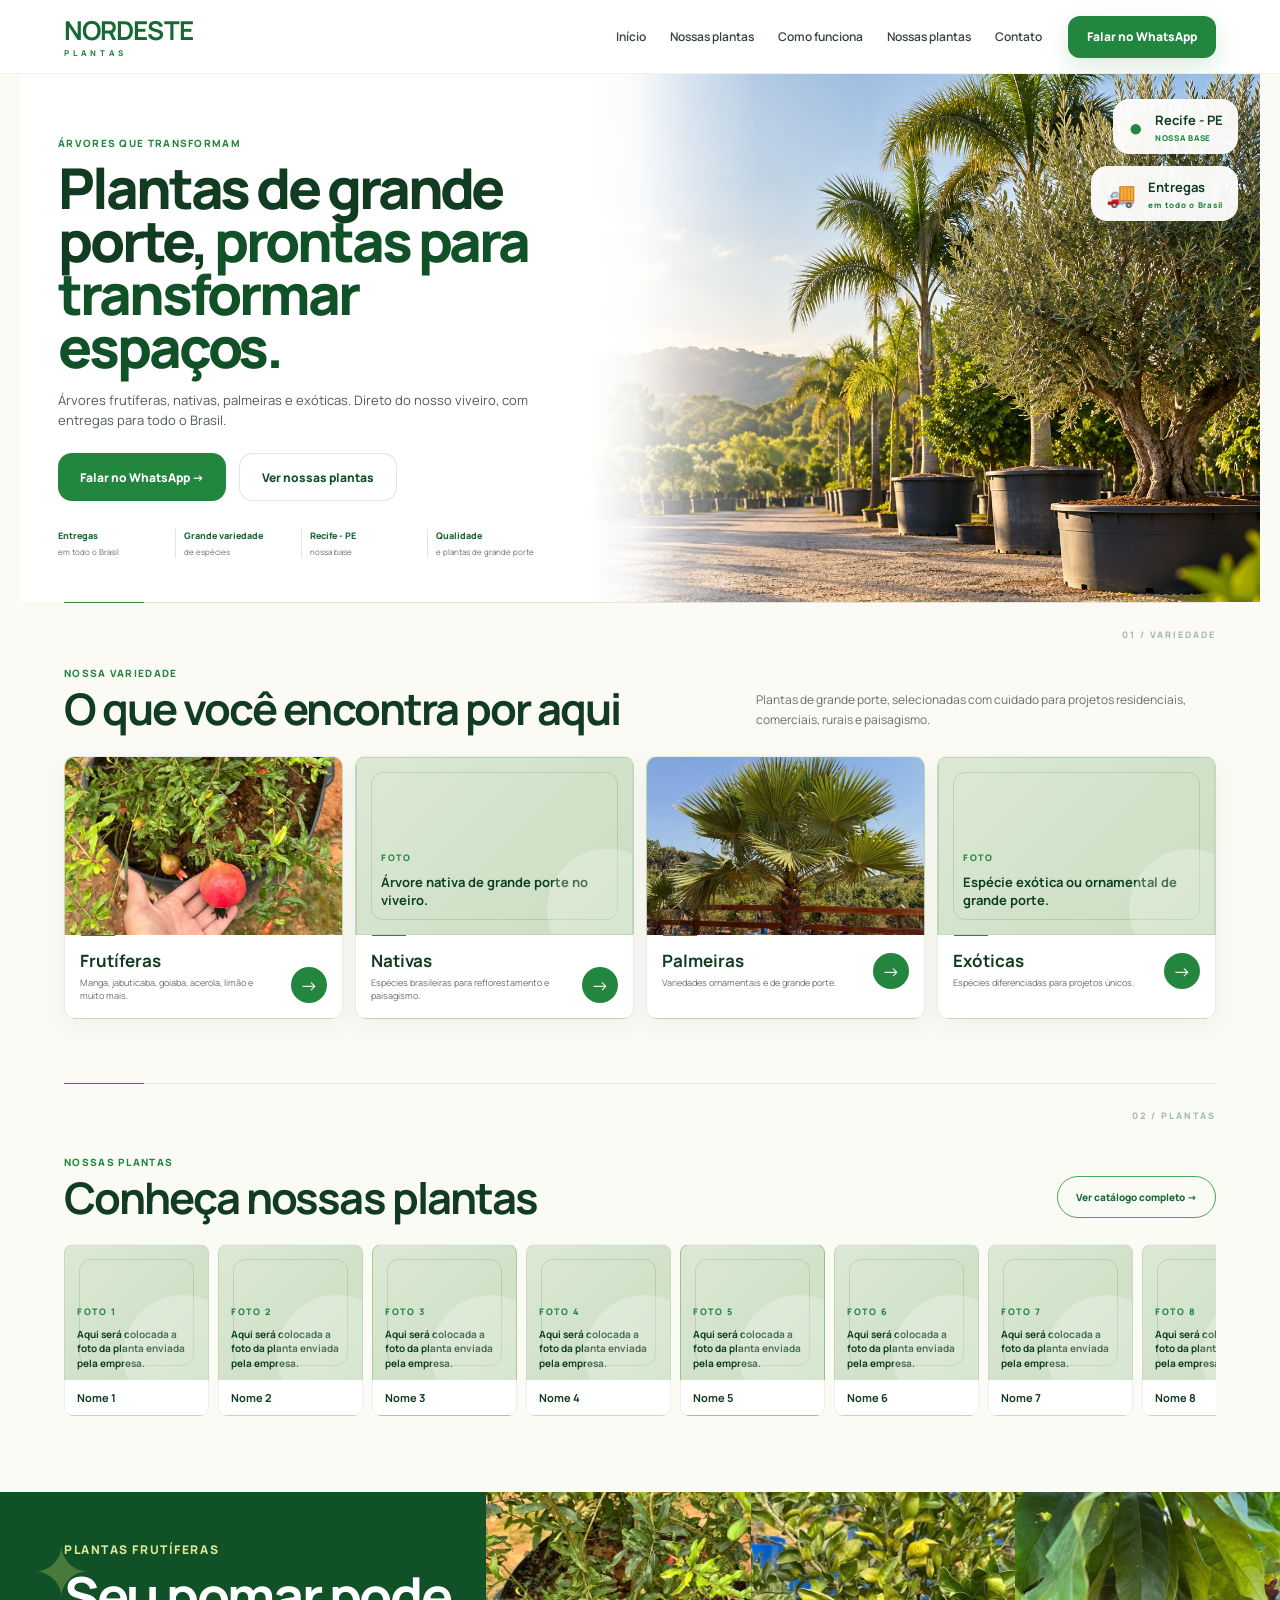
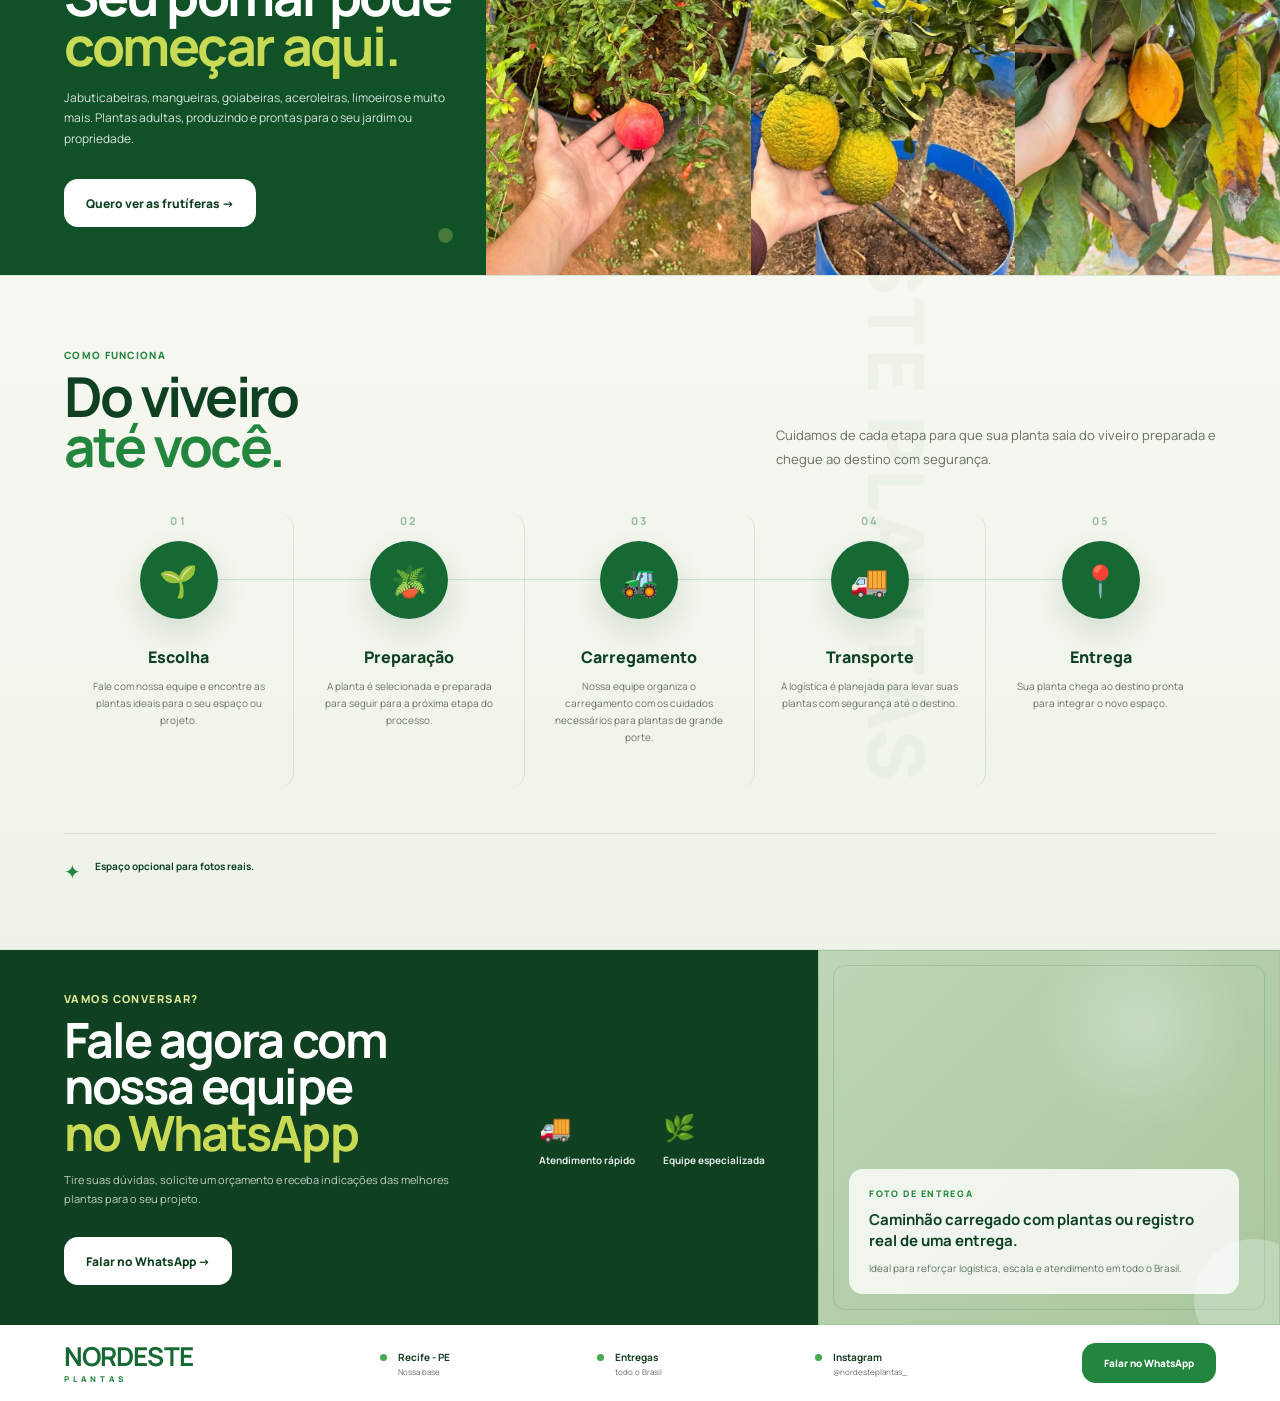
==== commit 9d541f33: "." ====
--- a/index.html
+++ b/index.html
@@ -327,7 +327,7 @@
     <div class="cta-points">
       <div><span>🚚</span><strong>Atendimento rápido</strong></div>
       <div><span>🌿</span><strong>Equipe especializada</strong></div>
-      <div><span>🛡</span><strong>Orçamento sem compromisso</strong></div>
+      
     </div>
 
     <div class="cta-image image-slot cta-photo-slot">
--- a/style.css
+++ b/style.css
@@ -1493,6 +1493,7 @@
   .fruit-copy .btn, .cta-copy .btn { width: 100%; min-height: 52px; font-size: 14px; }
   .fruit-gallery { grid-template-columns: minmax(0, 1fr); }
   .fruit-slot { min-height: 220px; padding: 28px; }
+  .fruit-gallery .fruit-photo:nth-child(2) img { object-position: center bottom; }
   .fruit-slot strong { max-width: 280px; font-size: 15px; }
   .process-intro { gap: 20px; margin-bottom: 24px; }
   .process-intro > p { font-size: 15px; line-height: 1.75; }
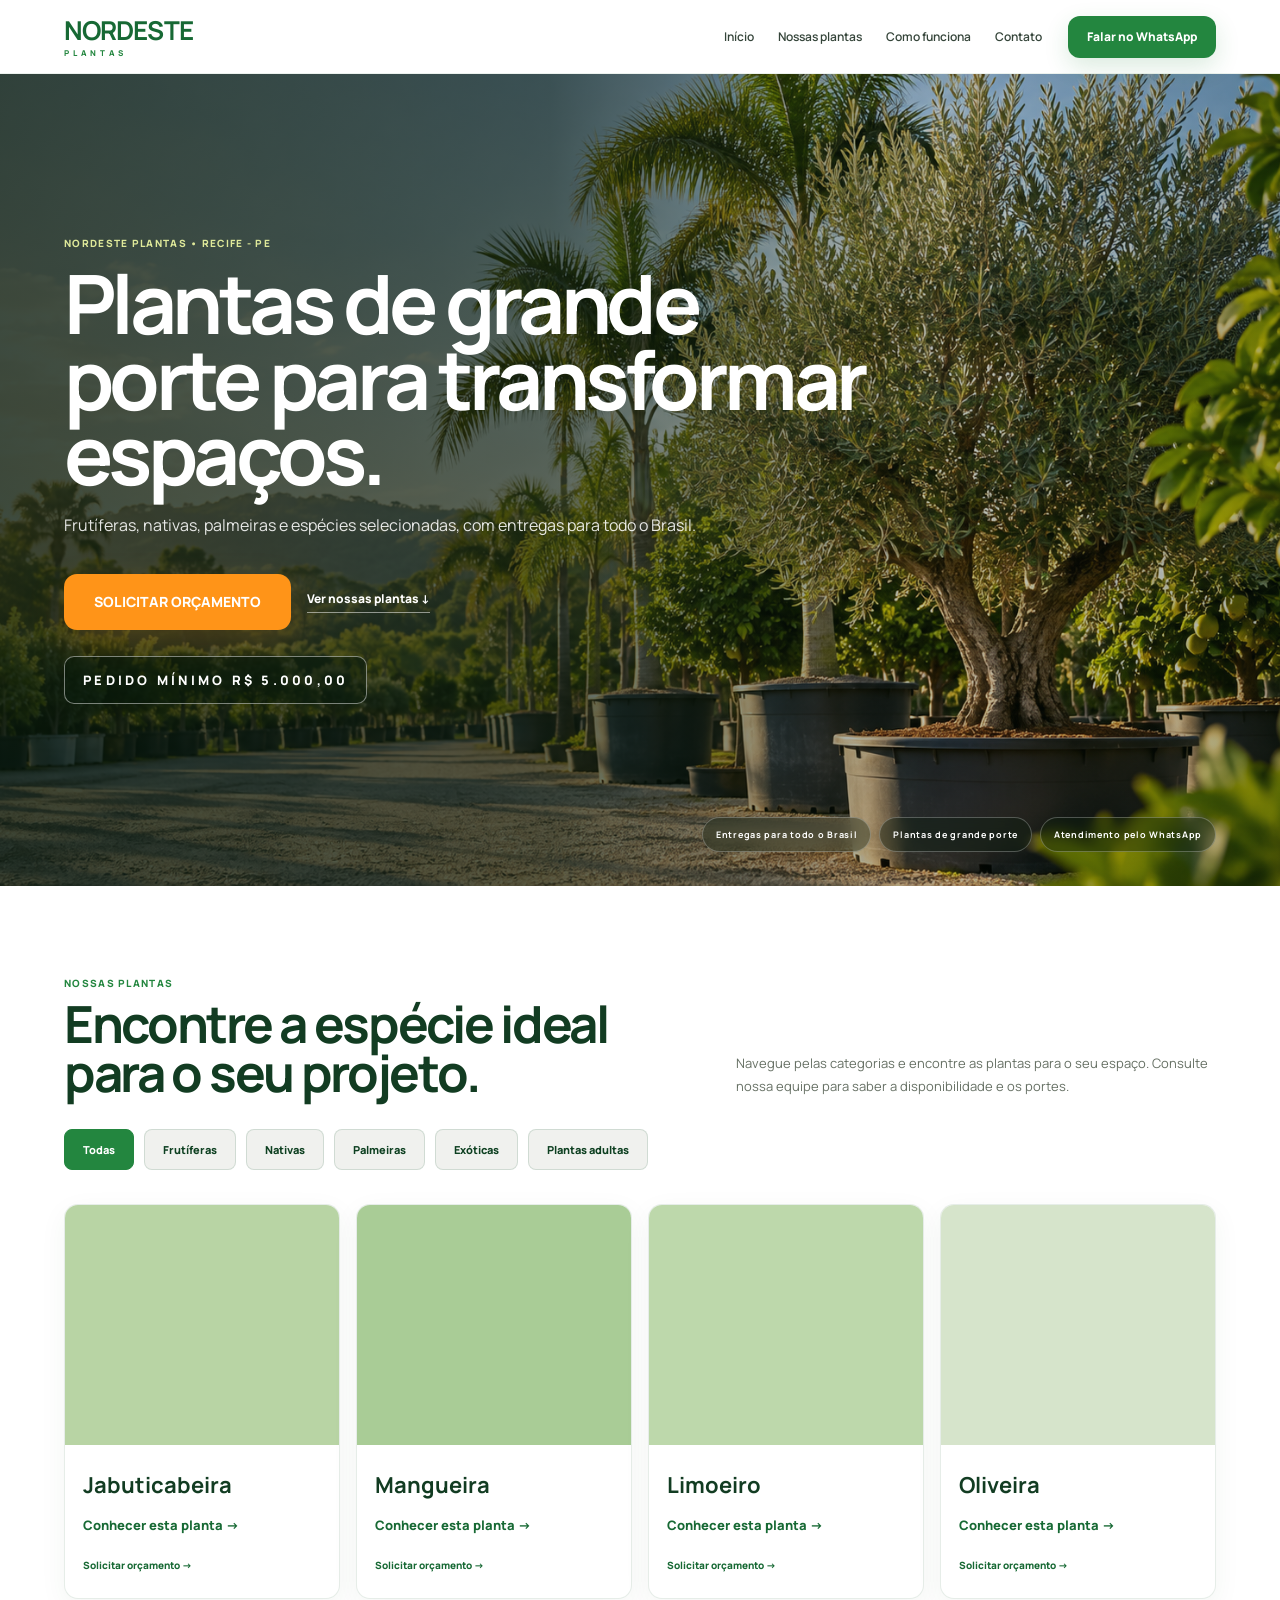
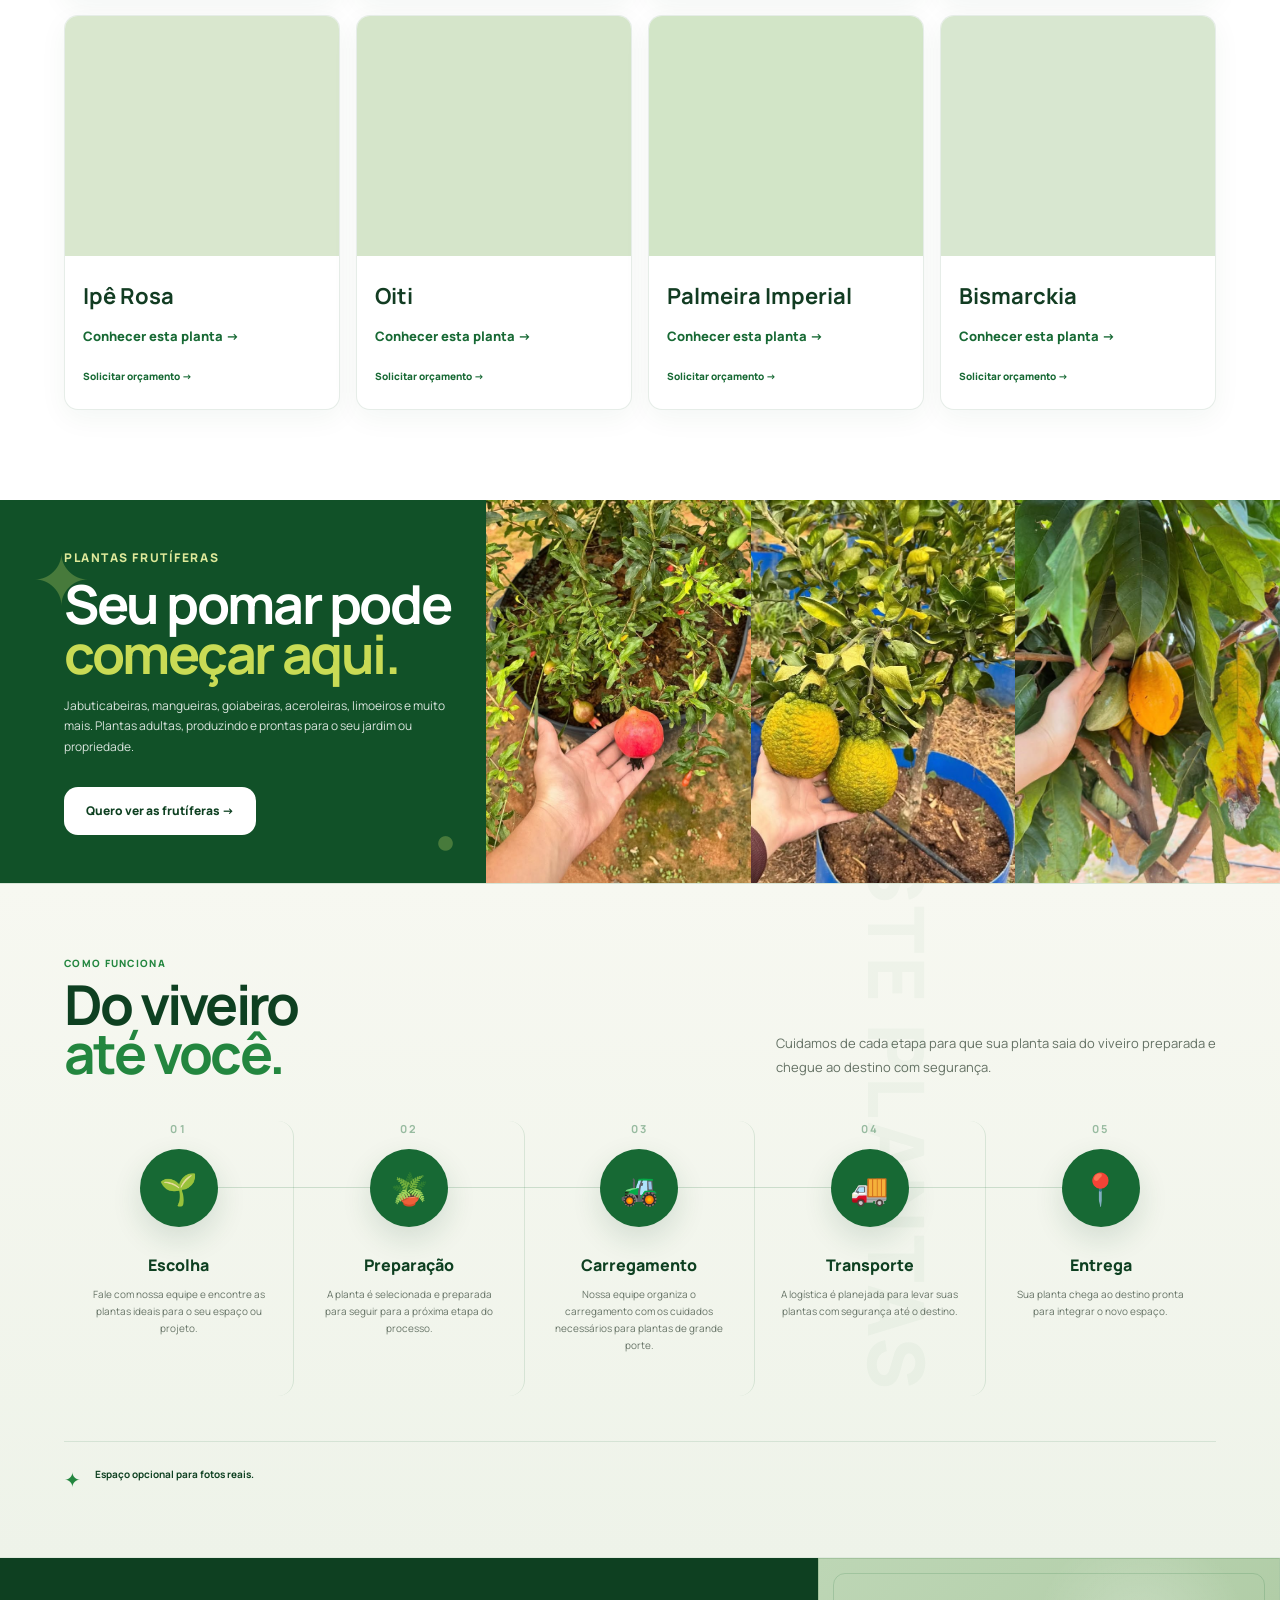
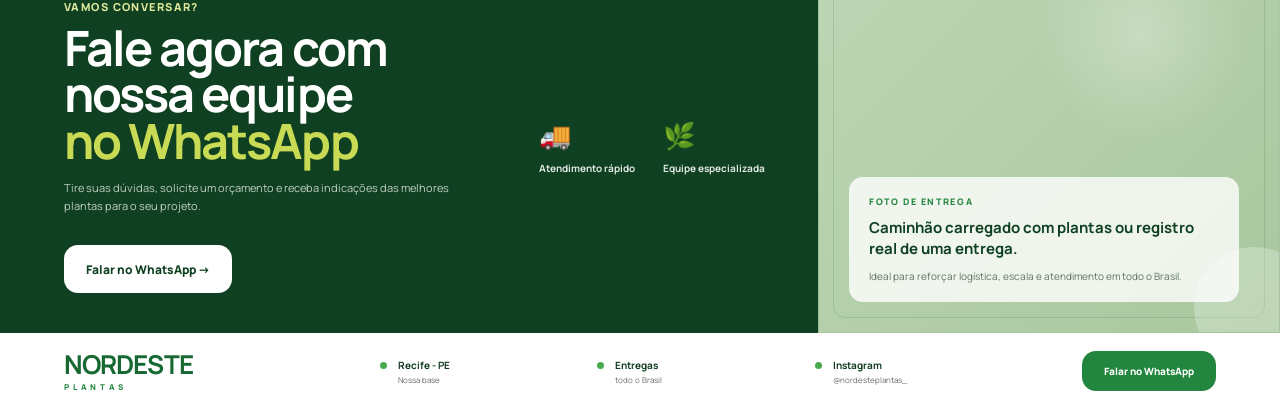
==== commit ce5f24d9: "Mudanças que o patrick pediu" ====
--- a/index.html
+++ b/index.html
@@ -29,7 +29,6 @@
     <a href="#inicio">Início</a>
     <a href="#plantas">Nossas plantas</a>
     <a href="#processo">Como funciona</a>
-    <a href="#viveiro">Nossas plantas</a>
     <a href="#contato">Contato</a>
   </nav>
 
@@ -42,149 +41,84 @@
 <main>
 
   <!-- HERO -->
-  <section class="hero" id="inicio">
-    <div class="hero-copy">
-      <p class="eyebrow">ÁRVORES QUE TRANSFORMAM</p>
-
-      <h1>
-        Plantas de grande porte,
-        <span>prontas para transformar espaços.</span>
-      </h1>
-
-      <p class="hero-text">
-        Árvores frutíferas, nativas, palmeiras e exóticas.
-        Direto do nosso viveiro, com entregas para todo o Brasil.
-      </p>
-
+  <section class="hero-v6" id="inicio">
+    <div class="hero-overlay"></div>
+    <div class="hero-content">
+      <p class="eyebrow light">NORDESTE PLANTAS • RECIFE - PE</p>
+      <h1>Plantas de grande porte para transformar espaços.</h1>
+      <p class="hero-sub">Frutíferas, nativas, palmeiras e espécies selecionadas, com entregas para todo o Brasil.</p>
       <div class="hero-actions">
-        <a class="btn btn-primary" href="https://wa.me/55NUMERO" target="_blank" rel="noopener noreferrer">
-          Falar no WhatsApp →
-        </a>
-
-        <a class="btn btn-secondary" href="#plantas">
-          Ver nossas plantas
-        </a>
+        <a class="btn btn-accent" href="https://wa.me/55NUMERO" target="_blank" rel="noopener noreferrer">SOLICITAR ORÇAMENTO</a>
+        <a class="hero-link" href="#plantas">Ver nossas plantas ↓</a>
       </div>
-
-      <div class="hero-facts">
-        <div><strong>Entregas</strong><span>em todo o Brasil</span></div>
-        <div><strong>Grande variedade</strong><span>de espécies</span></div>
-        <div><strong>Recife - PE</strong><span>nossa base</span></div>
-        <div><strong>Qualidade</strong><span>e plantas de grande porte</span></div>
-      </div>
-    </div>
-
-    <div class="hero-visual">
-      <img src="images/hero.png" alt="Foto principal do viveiro da Nordeste Plantas">
-
-<div class="hero-badge badge-location">
-        <span>●</span>
-        <div><strong>Recife - PE</strong><small>NOSSA BASE</small></div>
-      </div>
-
-      <div class="hero-badge badge-delivery">
-        <span>🚚</span>
-        <div><strong>Entregas</strong><small>em todo o Brasil</small></div>
-      </div>
+      <div class="minimum-order">PEDIDO MÍNIMO R$ 5.000,00</div>
+    </div>
+    <div class="hero-badges">
+      <span>Entregas para todo o Brasil</span>
+      <span>Plantas de grande porte</span>
+      <span>Atendimento pelo WhatsApp</span>
     </div>
   </section>
 
 
   <!-- VARIEDADE -->
-  <section class="catalog-section graphic-section" id="plantas"><span class="section-marker">01 / VARIEDADE</span>
-    <div class="section-heading split">
-      <div>
-        <p class="eyebrow">NOSSA VARIEDADE</p>
-        <h2>O que você encontra por aqui</h2>
-      </div>
-
-      <p>
-        Plantas de grande porte, selecionadas com cuidado para projetos residenciais,
-        comerciais, rurais e paisagismo.
-      </p>
-    </div>
-
-    <div class="category-grid">
-      <article class="category-card">
-        <div class="category-slot category-photo"><img src="images/fruta01.jpeg" alt="Planta frutífera da Nordeste Plantas" loading="lazy"></div>
-        <div class="card-copy">
-          <div><h3>Frutíferas</h3><p>Manga, jabuticaba, goiaba, acerola, limão e muito mais.</p></div>
-          <a href="#frutiferas">→</a>
-        </div>
-      </article>
-
-      <article class="category-card">
-        <div class="image-slot category-slot"><span>FOTO</span><strong>Árvore nativa de grande porte no viveiro.</strong></div>
-        <div class="card-copy">
-          <div><h3>Nativas</h3><p>Espécies brasileiras para reflorestamento e paisagismo.</p></div>
-          <a href="#viveiro">→</a>
-        </div>
-      </article>
-
-      <article class="category-card">
-        <div class="category-slot category-photo"><img src="images/palmeiras.jpeg" alt="Palmeiras da Nordeste Plantas" loading="lazy"></div>
-        <div class="card-copy">
-          <div><h3>Palmeiras</h3><p>Variedades ornamentais e de grande porte.</p></div>
-          <a href="#viveiro">→</a>
-        </div>
-      </article>
-
-      <article class="category-card">
-        <div class="image-slot category-slot"><span>FOTO</span><strong>Espécie exótica ou ornamental de grande porte.</strong></div>
-        <div class="card-copy">
-          <div><h3>Exóticas</h3><p>Espécies diferenciadas para projetos únicos.</p></div>
-          <a href="#viveiro">→</a>
-        </div>
-      </article>
-    </div>
-  </section>
-
-
-  <!-- NOSSAS PLANTAS -->
-<section class="nursery-section graphic-section" id="viveiro"><span class="section-marker">02 / PLANTAS</span>
-    <div class="section-heading split">
+  <section class="products-section" id="plantas">
+    <div class="section-head split">
       <div>
         <p class="eyebrow">NOSSAS PLANTAS</p>
-        <h2>Conheça nossas plantas</h2>
+        <h2>Encontre a espécie ideal para o seu projeto.</h2>
       </div>
-
-      <a class="outline-link" href="https://wa.me/55NUMERO" target="_blank" rel="noopener noreferrer">
-        Ver catálogo completo →
-      </a>
-    </div>
-
-    <div class="nursery-track" id="nurseryTrack">
-      <article>
-        <div class="image-slot nursery-slot"><span>FOTO 1</span><strong>Aqui será colocada a foto da planta enviada pela empresa.</strong></div>
-        <div><strong>Nome 1</strong></div>
-      </article>
-      <article>
-        <div class="image-slot nursery-slot"><span>FOTO 2</span><strong>Aqui será colocada a foto da planta enviada pela empresa.</strong></div>
-        <div><strong>Nome 2</strong></div>
-      </article>
-      <article>
-        <div class="image-slot nursery-slot"><span>FOTO 3</span><strong>Aqui será colocada a foto da planta enviada pela empresa.</strong></div>
-        <div><strong>Nome 3</strong></div>
-      </article>
-      <article>
-        <div class="image-slot nursery-slot"><span>FOTO 4</span><strong>Aqui será colocada a foto da planta enviada pela empresa.</strong></div>
-        <div><strong>Nome 4</strong></div>
-      </article>
-      <article>
-        <div class="image-slot nursery-slot"><span>FOTO 5</span><strong>Aqui será colocada a foto da planta enviada pela empresa.</strong></div>
-        <div><strong>Nome 5</strong></div>
-      </article>
-      <article>
-        <div class="image-slot nursery-slot"><span>FOTO 6</span><strong>Aqui será colocada a foto da planta enviada pela empresa.</strong></div>
-        <div><strong>Nome 6</strong></div>
-      </article>
-      <article>
-        <div class="image-slot nursery-slot"><span>FOTO 7</span><strong>Aqui será colocada a foto da planta enviada pela empresa.</strong></div>
-        <div><strong>Nome 7</strong></div>
-      </article>
-      <article>
-        <div class="image-slot nursery-slot"><span>FOTO 8</span><strong>Aqui será colocada a foto da planta enviada pela empresa.</strong></div>
-        <div><strong>Nome 8</strong></div>
+      <p>Navegue pelas categorias e encontre as plantas para o seu espaço. Consulte nossa equipe para saber a disponibilidade e os portes.</p>
+    </div>
+
+    <div class="filters" role="group" aria-label="Filtros de produtos">
+      <button type="button" aria-pressed="true" class="filter-btn active" data-filter="all">Todas</button>
+      <button type="button" aria-pressed="false" class="filter-btn" data-filter="frutiferas">Frutíferas</button>
+      <button type="button" aria-pressed="false" class="filter-btn" data-filter="nativas">Nativas</button>
+      <button type="button" aria-pressed="false" class="filter-btn" data-filter="palmeiras">Palmeiras</button>
+      <button type="button" aria-pressed="false" class="filter-btn" data-filter="exoticas">Exóticas</button>
+      <button type="button" aria-pressed="false" class="filter-btn" data-filter="adultas">Plantas adultas</button>
+    </div>
+
+    <div class="products-grid" id="productsGrid">
+      <article data-category-label="Frutífera • Planta adulta" class="product-card" data-category="frutiferas adultas">
+        <button type="button" class="product-photo product-details" aria-label="Ver detalhes de Jabuticabeira" aria-haspopup="dialog"><img src="images/jabuticabeira.jpg" alt="Jabuticabeira" loading="lazy"></button>
+        <div class="product-info"><h3>Jabuticabeira</h3><button type="button" class="details-link product-details" aria-haspopup="dialog">Conhecer esta planta →</button><a href="https://wa.me/55NUMERO?text=Olá!%20Gostaria%20de%20um%20orçamento%20para%20Jabuticabeira." target="_blank" rel="noopener noreferrer">Solicitar orçamento →</a></div>
+      </article>
+
+      <article data-category-label="Frutífera • Planta adulta" class="product-card" data-category="frutiferas adultas">
+        <button type="button" class="product-photo product-details" aria-label="Ver detalhes de Mangueira" aria-haspopup="dialog"><img src="images/mangueira.jpg" alt="Mangueira" loading="lazy"></button>
+        <div class="product-info"><h3>Mangueira</h3><button type="button" class="details-link product-details" aria-haspopup="dialog">Conhecer esta planta →</button><a href="https://wa.me/55NUMERO?text=Olá!%20Gostaria%20de%20um%20orçamento%20para%20Mangueira." target="_blank" rel="noopener noreferrer">Solicitar orçamento →</a></div>
+      </article>
+
+      <article data-category-label="Frutífera" class="product-card" data-category="frutiferas">
+        <button type="button" class="product-photo product-details" aria-label="Ver detalhes de Limoeiro" aria-haspopup="dialog"><img src="images/limoeiro.jpg" alt="Limoeiro" loading="lazy"></button>
+        <div class="product-info"><h3>Limoeiro</h3><button type="button" class="details-link product-details" aria-haspopup="dialog">Conhecer esta planta →</button><a href="https://wa.me/55NUMERO?text=Olá!%20Gostaria%20de%20um%20orçamento%20para%20Limoeiro." target="_blank" rel="noopener noreferrer">Solicitar orçamento →</a></div>
+      </article>
+
+      <article data-category-label="Exótica • Planta adulta" class="product-card" data-category="exoticas adultas">
+        <button type="button" class="product-photo product-details" aria-label="Ver detalhes de Oliveira" aria-haspopup="dialog"><img src="images/oliveira.jpg" alt="Oliveira" loading="lazy"></button>
+        <div class="product-info"><h3>Oliveira</h3><button type="button" class="details-link product-details" aria-haspopup="dialog">Conhecer esta planta →</button><a href="https://wa.me/55NUMERO?text=Olá!%20Gostaria%20de%20um%20orçamento%20para%20Oliveira." target="_blank" rel="noopener noreferrer">Solicitar orçamento →</a></div>
+      </article>
+
+      <article data-category-label="Nativa • Planta adulta" class="product-card" data-category="nativas adultas">
+        <button type="button" class="product-photo product-details" aria-label="Ver detalhes de Ipê Rosa" aria-haspopup="dialog"><img src="images/ipe-rosa.jpg" alt="Ipê Rosa" loading="lazy"></button>
+        <div class="product-info"><h3>Ipê Rosa</h3><button type="button" class="details-link product-details" aria-haspopup="dialog">Conhecer esta planta →</button><a href="https://wa.me/55NUMERO?text=Olá!%20Gostaria%20de%20um%20orçamento%20para%20Ipê%20Rosa." target="_blank" rel="noopener noreferrer">Solicitar orçamento →</a></div>
+      </article>
+
+      <article data-category-label="Nativa • Planta adulta" class="product-card" data-category="nativas adultas">
+        <button type="button" class="product-photo product-details" aria-label="Ver detalhes de Oiti" aria-haspopup="dialog"><img src="images/oiti.jpg" alt="Oiti" loading="lazy"></button>
+        <div class="product-info"><h3>Oiti</h3><button type="button" class="details-link product-details" aria-haspopup="dialog">Conhecer esta planta →</button><a href="https://wa.me/55NUMERO?text=Olá!%20Gostaria%20de%20um%20orçamento%20para%20Oiti." target="_blank" rel="noopener noreferrer">Solicitar orçamento →</a></div>
+      </article>
+
+      <article data-category-label="Palmeira • Planta adulta" class="product-card" data-category="palmeiras adultas">
+        <button type="button" class="product-photo product-details" aria-label="Ver detalhes de Palmeira Imperial" aria-haspopup="dialog"><img src="images/palmeira-imperial.jpg" alt="Palmeira Imperial" loading="lazy"></button>
+        <div class="product-info"><h3>Palmeira Imperial</h3><button type="button" class="details-link product-details" aria-haspopup="dialog">Conhecer esta planta →</button><a href="https://wa.me/55NUMERO?text=Olá!%20Gostaria%20de%20um%20orçamento%20para%20Palmeira%20Imperial." target="_blank" rel="noopener noreferrer">Solicitar orçamento →</a></div>
+      </article>
+
+      <article data-category-label="Palmeira • Exótica" class="product-card" data-category="palmeiras exoticas">
+        <button type="button" class="product-photo product-details" aria-label="Ver detalhes de Bismarckia" aria-haspopup="dialog"><img src="images/bismarckia.jpg" alt="Bismarckia" loading="lazy"></button>
+        <div class="product-info"><h3>Bismarckia</h3><button type="button" class="details-link product-details" aria-haspopup="dialog">Conhecer esta planta →</button><a href="https://wa.me/55NUMERO?text=Olá!%20Gostaria%20de%20um%20orçamento%20para%20Bismarckia." target="_blank" rel="noopener noreferrer">Solicitar orçamento →</a></div>
       </article>
     </div>
   </section>
@@ -341,6 +275,16 @@
 
 </main>
 
+<dialog class="plant-dialog" id="plantDialog" aria-labelledby="plantDialogTitle">
+  <button type="button" class="dialog-close" aria-label="Fechar detalhes">×</button>
+  <p class="eyebrow" id="plantDialogCategory"></p>
+  <h2 id="plantDialogTitle"></h2>
+  <img class="dialog-plant-image" id="plantDialogImage" alt="">
+  <div class="plant-availability"><strong>Encontre o porte ideal para o seu projeto</strong><p>Converse com nossa equipe para receber fotos atuais, consultar os portes e a disponibilidade desta planta.</p></div>
+  <p class="dialog-minimum">Pedido mínimo: <strong>R$ 5.000,00</strong></p>
+  <a class="btn btn-primary" id="plantDialogQuote" target="_blank" rel="noopener noreferrer">Solicitar orçamento desta planta →</a>
+</dialog>
+
 
 <footer class="site-footer">
   <a href="#inicio" class="brand footer-brand">
--- a/style.css
+++ b/style.css
@@ -1523,3 +1523,81 @@
   .footer-cta { width: 100%; }
   .fruit-deco, .process-watermark { display: none; }
 }
+
+/* Home e filtros da versão 6. */
+/* Catálogo único e detalhes das plantas. */
+.product-photo { width:100%; height:240px; border:0; padding:0; display:block; background:linear-gradient(135deg,#eef3e9,#c5d9bb); color:var(--green-950); cursor:pointer; overflow:hidden; }
+.product-photo img { width:100%; height:100%; object-fit:cover; }
+.dialog-plant-image { width:100%; height:280px; object-fit:cover; border-radius:12px; margin-top:20px; background:var(--soft); }
+.plant-monogram { font-size:72px; color:var(--green-700); }
+.product-photo > span:not(.plant-monogram) { font-size:20px; font-weight:800; }
+.product-photo small { font-size:12px; }
+.product-summary { min-height:48px; font-size:13px; line-height:1.7; color:var(--muted); }
+.details-link { display:block; margin-bottom:16px; padding:0; border:0; background:none; color:var(--green-800); font-size:13px; font-weight:800; cursor:pointer; text-align:left; }
+.product-info a { display:inline-block; padding:8px 0; }
+.product-details:focus-visible, .dialog-close:focus-visible { outline:3px solid var(--green-700); outline-offset:-3px; }
+.plant-dialog { width:min(580px,calc(100% - 32px)); max-height:calc(100svh - 40px); overflow:auto; padding:48px 32px 32px; border:0; border-radius:20px; color:var(--text); background:var(--paper); box-shadow:var(--shadow); }
+.plant-dialog::backdrop { background:rgba(7,24,11,.7); backdrop-filter:blur(4px); }
+.plant-dialog h2 { margin:12px 0; font-size:36px; line-height:1.15; }
+.plant-dialog p { font-size:14px; line-height:1.75; }
+.dialog-close { position:absolute; top:12px; right:12px; width:44px; height:44px; border:0; border-radius:50%; background:var(--soft); color:var(--green-950); font-size:28px; cursor:pointer; }
+.plant-availability { padding:20px; margin:24px 0; background:var(--soft); border-radius:12px; }
+.plant-availability p { margin-bottom:0; color:var(--muted); }
+.plant-dialog .btn { width:100%; text-align:center; }
+body.dialog-open { overflow:hidden; }
+@media(max-width:650px) { .plant-dialog { padding:52px 20px 24px; } .plant-dialog h2 { font-size:30px; } }
+.products-section .section-head{margin-bottom:32px}.products-section .section-head.split{display:flex;justify-content:space-between;align-items:end;gap:40px}.products-section .section-head h2{margin:9px 0 0;font-size:clamp(34px,4vw,54px);line-height:.96;letter-spacing:-.045em}.products-section .section-head>p{max-width:480px;margin:0;color:var(--muted);font-size:13px;line-height:1.75}
+.hero-v6{position:relative;min-height:calc(100vh - 76px);display:flex;align-items:center;background:url('images/hero-viveiro.png') center/cover no-repeat;color:#fff;overflow:hidden}.hero-overlay{position:absolute;inset:0;background:linear-gradient(90deg,rgba(7,24,11,.78) 0%,rgba(7,24,11,.66) 43%,rgba(7,24,11,.23) 74%,rgba(7,24,11,.35) 100%)}
+.hero-content{position:relative;z-index:2;width:min(1240px,90%);margin:auto;padding:90px 0 110px}.hero-v6 h1{max-width:820px;margin:16px 0 20px;font-size:clamp(54px,6.4vw,88px);line-height:.92;letter-spacing:-.055em}.hero-sub{max-width:650px;margin:0;color:rgba(255,255,255,.88);font-size:16px;line-height:1.7}.hero-actions{display:flex;gap:16px;align-items:center;flex-wrap:wrap;margin-top:34px}.btn-accent{background:var(--orange);color:#fff;min-height:56px;padding:0 30px;font-size:14px;border-radius:13px;box-shadow:0 16px 38px rgba(255,148,24,.2)}.hero-link{font-size:12px;font-weight:800;border-bottom:1px solid rgba(255,255,255,.5);padding-bottom:5px}.minimum-order{margin-top:26px;font-size:13px;font-weight:800;letter-spacing:.25em}.hero-badges{position:absolute;z-index:2;right:5vw;bottom:34px;display:flex;gap:8px;flex-wrap:wrap;justify-content:flex-end}.hero-badges span{padding:10px 13px;border:1px solid rgba(255,255,255,.26);background:rgba(10,30,15,.36);backdrop-filter:blur(8px);border-radius:999px;font-size:9px;font-weight:700;letter-spacing:.08em}
+.products-section{padding:90px max(5vw,calc((100vw - 1240px)/2));background:var(--paper)}.filters{display:flex;gap:10px;flex-wrap:wrap;margin:0 0 34px}.filter-btn{border:1px solid var(--line);background:#f0f1ee;color:var(--green-950);padding:12px 18px;border-radius:8px;font-weight:800;font-size:11px;cursor:pointer;transition:.25s}.filter-btn:hover,.filter-btn.active{background:var(--green-700);color:#fff;border-color:var(--green-700)}
+.products-grid{display:grid;grid-template-columns:repeat(4,1fr);gap:16px}.product-card{background:#fff;border:1px solid rgba(16,78,35,.10);border-radius:14px;overflow:hidden;box-shadow:0 8px 28px rgba(17,81,40,.05);transition:opacity .25s,transform .25s,box-shadow .25s}.product-card:hover{transform:translateY(-4px);box-shadow:var(--shadow)}.product-card.hidden{display:none}.photo-placeholder{height:240px;padding:22px;display:flex;flex-direction:column;justify-content:flex-end;position:relative;background:linear-gradient(135deg,#dce8d5,#c5d9bb);overflow:hidden}.photo-placeholder:before{content:"";position:absolute;inset:14px;border:1px solid rgba(23,105,52,.16);border-radius:10px}.photo-placeholder span,.feature-photo span,.logistics-photo span{position:relative;z-index:1;margin-bottom:8px;color:var(--green-700);font-size:9px;font-weight:800;letter-spacing:.18em}.photo-placeholder strong,.feature-photo strong,.logistics-photo strong{position:relative;z-index:1;max-width:260px;font-size:13px;line-height:1.45}.product-info{padding:18px}.tag{color:var(--green-700);font-size:9px;font-weight:800;letter-spacing:.08em}.product-info h3{margin:7px 0 16px;font-size:22px}.product-info a{font-size:10px;font-weight:800;color:var(--green-800)}
+
+.hero-v6 { min-height: calc(100svh - 88px); isolation: isolate; }
+.hero-v6 .hero-content { min-width: 0; }
+.hero-v6 .hero-actions { display: flex; gap: 16px; align-items: center; flex-wrap: wrap; margin-top: 34px; }
+.hero-v6 .btn-accent { background: #ff9418; color: #fff; }
+.hero-v6 .minimum-order { display: inline-block; padding: 14px 18px; border: 1px solid rgba(255,255,255,.45); border-radius: 10px; background: rgba(7,24,11,.5); }
+.products-section .product-card[hidden] { display: none; }
+.filter-btn:focus-visible, .hero-v6 a:focus-visible { outline: 3px solid #ff9418; outline-offset: 4px; }
+@media(max-width:1050px) { .products-grid { grid-template-columns: repeat(2,minmax(0,1fr)); } }
+@media(max-width:650px) {
+.hero-v6 { min-height: calc(100svh - 76px); background-position: center; flex-direction: column; justify-content: center; align-items: stretch; }
+.hero-v6 .hero-content { width: 100%; margin: 0; padding: 60px 20px 32px; }
+.hero-v6 h1 { font-size: clamp(40px,10vw,48px); line-height: 1; }
+.hero-v6 .hero-sub { font-size: 14px; }
+.hero-v6 .hero-actions { align-items: flex-start; flex-direction: column; }
+.hero-v6 .hero-actions .btn { width: 100%; }
+.hero-v6 .minimum-order {
+  display: block;
+  width: fit-content;
+  max-width: 100%;
+  margin: 26px auto 0;
+  padding: 14px 16px;
+  background: rgba(255,148,24,.32);
+  border-color: rgba(255,184,92,.7);
+  text-align: center;
+  font-size: 12px;
+  letter-spacing: .12em;
+  line-height: 1.6;
+}
+.hero-v6 .hero-badges { position: relative; right: auto; bottom: auto; padding: 0 20px 24px; justify-content: flex-start; }
+.products-section { padding: 56px 20px; }
+.products-section .section-head.split { align-items: flex-start; flex-direction: column; gap: 18px; }
+.products-section .section-head h2 { font-size: 34px; line-height: 1.1; }
+.products-grid { grid-template-columns: repeat(2,minmax(0,1fr)); gap: 12px; }
+.product-card { min-width: 0; }
+.product-photo { height: auto; aspect-ratio: 1; padding: 0; }
+.product-photo img { width: 100%; height: 100%; object-fit: cover; }
+.dialog-plant-image { height: 220px; }
+.plant-monogram { font-size: 48px; }
+.product-photo > span:not(.plant-monogram) { font-size: 15px; overflow-wrap: anywhere; }
+.product-photo small { font-size: 11px; }
+.product-info { padding: 12px; }
+.product-info h3 { margin: 8px 0 10px; font-size: 17px; line-height: 1.25; overflow-wrap: anywhere; }
+.product-info .tag { font-size: 9px; letter-spacing: .02em; }
+.product-summary { min-height: 0; font-size: 12px; line-height: 1.55; }
+.details-link { min-height: 44px; margin-bottom: 6px; font-size: 12px; line-height: 1.5; }
+.product-info a { display: flex; align-items: center; min-height: 44px; font-size: 11px; line-height: 1.5; }
+.filters { gap: 8px; }
+.filter-btn { min-height: 44px; padding: 10px 13px; }
+}
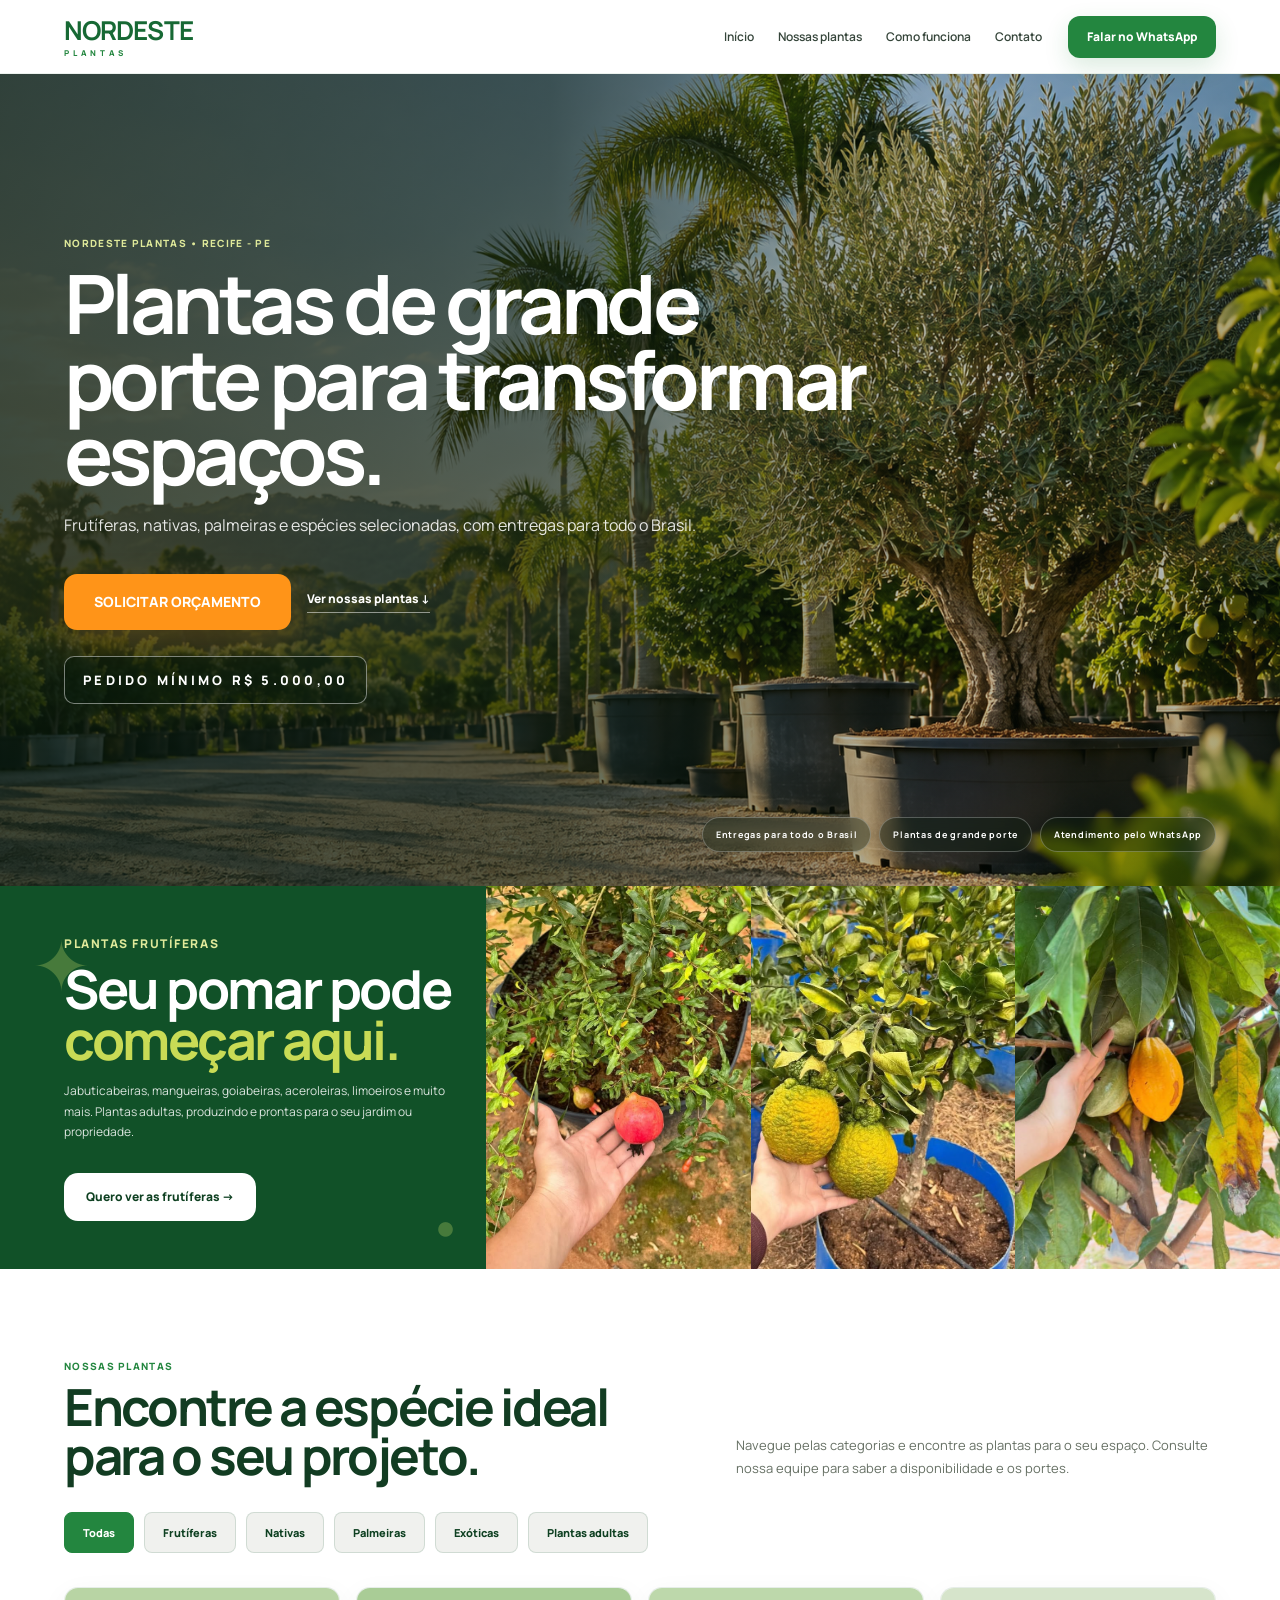
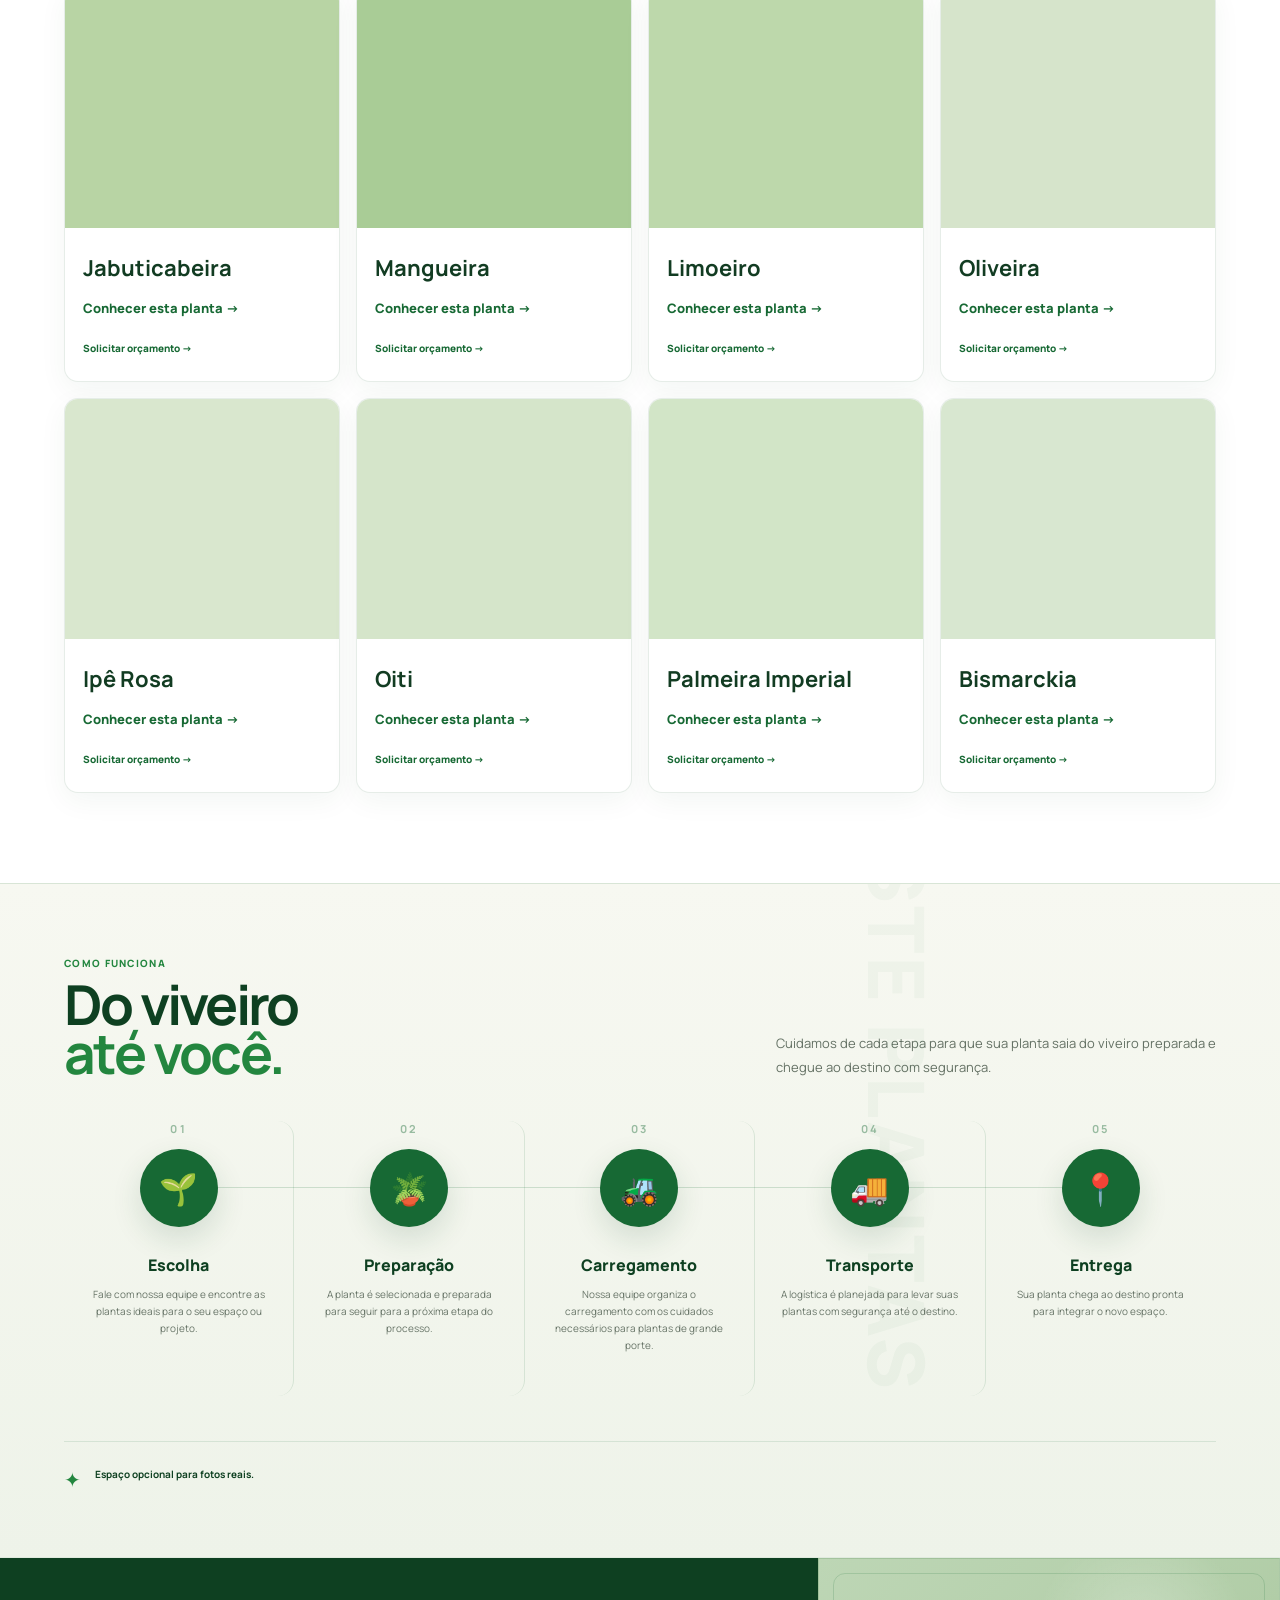
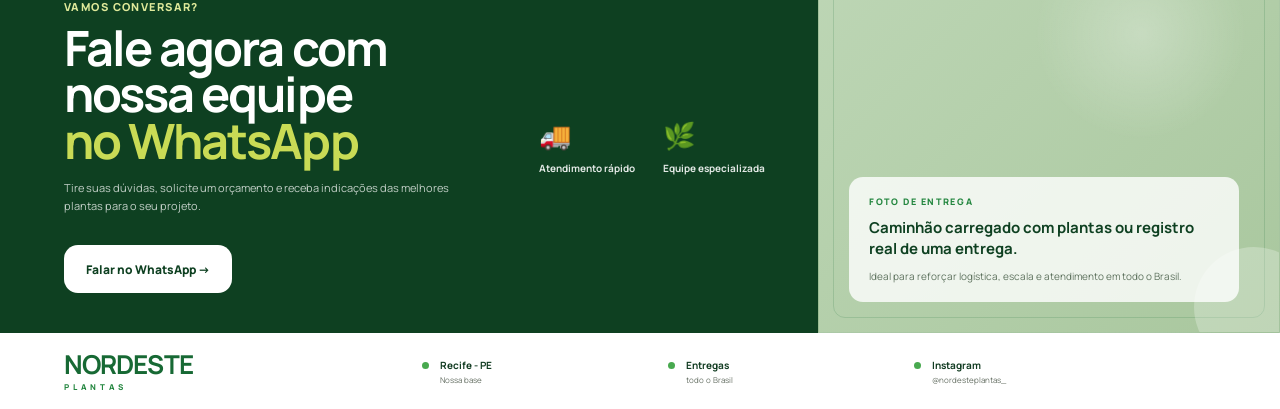
==== commit 135adbda: "Alterações de posição" ====
--- a/index.html
+++ b/index.html
@@ -46,7 +46,7 @@
     <div class="hero-content">
       <p class="eyebrow light">NORDESTE PLANTAS • RECIFE - PE</p>
       <h1>Plantas de grande porte para transformar espaços.</h1>
-      <p class="hero-sub">Frutíferas, nativas, palmeiras e espécies selecionadas, com entregas para todo o Brasil.</p>
+      <p class="hero-sub"><span class="hero-varieties">Frutíferas, nativas, palmeiras e espécies selecionadas, com </span><span class="hero-delivery">entregas para todo o Brasil.</span></p>
       <div class="hero-actions">
         <a class="btn btn-accent" href="https://wa.me/55NUMERO" target="_blank" rel="noopener noreferrer">SOLICITAR ORÇAMENTO</a>
         <a class="hero-link" href="#plantas">Ver nossas plantas ↓</a>
@@ -60,68 +60,6 @@
     </div>
   </section>
 
-
-  <!-- VARIEDADE -->
-  <section class="products-section" id="plantas">
-    <div class="section-head split">
-      <div>
-        <p class="eyebrow">NOSSAS PLANTAS</p>
-        <h2>Encontre a espécie ideal para o seu projeto.</h2>
-      </div>
-      <p>Navegue pelas categorias e encontre as plantas para o seu espaço. Consulte nossa equipe para saber a disponibilidade e os portes.</p>
-    </div>
-
-    <div class="filters" role="group" aria-label="Filtros de produtos">
-      <button type="button" aria-pressed="true" class="filter-btn active" data-filter="all">Todas</button>
-      <button type="button" aria-pressed="false" class="filter-btn" data-filter="frutiferas">Frutíferas</button>
-      <button type="button" aria-pressed="false" class="filter-btn" data-filter="nativas">Nativas</button>
-      <button type="button" aria-pressed="false" class="filter-btn" data-filter="palmeiras">Palmeiras</button>
-      <button type="button" aria-pressed="false" class="filter-btn" data-filter="exoticas">Exóticas</button>
-      <button type="button" aria-pressed="false" class="filter-btn" data-filter="adultas">Plantas adultas</button>
-    </div>
-
-    <div class="products-grid" id="productsGrid">
-      <article data-category-label="Frutífera • Planta adulta" class="product-card" data-category="frutiferas adultas">
-        <button type="button" class="product-photo product-details" aria-label="Ver detalhes de Jabuticabeira" aria-haspopup="dialog"><img src="images/jabuticabeira.jpg" alt="Jabuticabeira" loading="lazy"></button>
-        <div class="product-info"><h3>Jabuticabeira</h3><button type="button" class="details-link product-details" aria-haspopup="dialog">Conhecer esta planta →</button><a href="https://wa.me/55NUMERO?text=Olá!%20Gostaria%20de%20um%20orçamento%20para%20Jabuticabeira." target="_blank" rel="noopener noreferrer">Solicitar orçamento →</a></div>
-      </article>
-
-      <article data-category-label="Frutífera • Planta adulta" class="product-card" data-category="frutiferas adultas">
-        <button type="button" class="product-photo product-details" aria-label="Ver detalhes de Mangueira" aria-haspopup="dialog"><img src="images/mangueira.jpg" alt="Mangueira" loading="lazy"></button>
-        <div class="product-info"><h3>Mangueira</h3><button type="button" class="details-link product-details" aria-haspopup="dialog">Conhecer esta planta →</button><a href="https://wa.me/55NUMERO?text=Olá!%20Gostaria%20de%20um%20orçamento%20para%20Mangueira." target="_blank" rel="noopener noreferrer">Solicitar orçamento →</a></div>
-      </article>
-
-      <article data-category-label="Frutífera" class="product-card" data-category="frutiferas">
-        <button type="button" class="product-photo product-details" aria-label="Ver detalhes de Limoeiro" aria-haspopup="dialog"><img src="images/limoeiro.jpg" alt="Limoeiro" loading="lazy"></button>
-        <div class="product-info"><h3>Limoeiro</h3><button type="button" class="details-link product-details" aria-haspopup="dialog">Conhecer esta planta →</button><a href="https://wa.me/55NUMERO?text=Olá!%20Gostaria%20de%20um%20orçamento%20para%20Limoeiro." target="_blank" rel="noopener noreferrer">Solicitar orçamento →</a></div>
-      </article>
-
-      <article data-category-label="Exótica • Planta adulta" class="product-card" data-category="exoticas adultas">
-        <button type="button" class="product-photo product-details" aria-label="Ver detalhes de Oliveira" aria-haspopup="dialog"><img src="images/oliveira.jpg" alt="Oliveira" loading="lazy"></button>
-        <div class="product-info"><h3>Oliveira</h3><button type="button" class="details-link product-details" aria-haspopup="dialog">Conhecer esta planta →</button><a href="https://wa.me/55NUMERO?text=Olá!%20Gostaria%20de%20um%20orçamento%20para%20Oliveira." target="_blank" rel="noopener noreferrer">Solicitar orçamento →</a></div>
-      </article>
-
-      <article data-category-label="Nativa • Planta adulta" class="product-card" data-category="nativas adultas">
-        <button type="button" class="product-photo product-details" aria-label="Ver detalhes de Ipê Rosa" aria-haspopup="dialog"><img src="images/ipe-rosa.jpg" alt="Ipê Rosa" loading="lazy"></button>
-        <div class="product-info"><h3>Ipê Rosa</h3><button type="button" class="details-link product-details" aria-haspopup="dialog">Conhecer esta planta →</button><a href="https://wa.me/55NUMERO?text=Olá!%20Gostaria%20de%20um%20orçamento%20para%20Ipê%20Rosa." target="_blank" rel="noopener noreferrer">Solicitar orçamento →</a></div>
-      </article>
-
-      <article data-category-label="Nativa • Planta adulta" class="product-card" data-category="nativas adultas">
-        <button type="button" class="product-photo product-details" aria-label="Ver detalhes de Oiti" aria-haspopup="dialog"><img src="images/oiti.jpg" alt="Oiti" loading="lazy"></button>
-        <div class="product-info"><h3>Oiti</h3><button type="button" class="details-link product-details" aria-haspopup="dialog">Conhecer esta planta →</button><a href="https://wa.me/55NUMERO?text=Olá!%20Gostaria%20de%20um%20orçamento%20para%20Oiti." target="_blank" rel="noopener noreferrer">Solicitar orçamento →</a></div>
-      </article>
-
-      <article data-category-label="Palmeira • Planta adulta" class="product-card" data-category="palmeiras adultas">
-        <button type="button" class="product-photo product-details" aria-label="Ver detalhes de Palmeira Imperial" aria-haspopup="dialog"><img src="images/palmeira-imperial.jpg" alt="Palmeira Imperial" loading="lazy"></button>
-        <div class="product-info"><h3>Palmeira Imperial</h3><button type="button" class="details-link product-details" aria-haspopup="dialog">Conhecer esta planta →</button><a href="https://wa.me/55NUMERO?text=Olá!%20Gostaria%20de%20um%20orçamento%20para%20Palmeira%20Imperial." target="_blank" rel="noopener noreferrer">Solicitar orçamento →</a></div>
-      </article>
-
-      <article data-category-label="Palmeira • Exótica" class="product-card" data-category="palmeiras exoticas">
-        <button type="button" class="product-photo product-details" aria-label="Ver detalhes de Bismarckia" aria-haspopup="dialog"><img src="images/bismarckia.jpg" alt="Bismarckia" loading="lazy"></button>
-        <div class="product-info"><h3>Bismarckia</h3><button type="button" class="details-link product-details" aria-haspopup="dialog">Conhecer esta planta →</button><a href="https://wa.me/55NUMERO?text=Olá!%20Gostaria%20de%20um%20orçamento%20para%20Bismarckia." target="_blank" rel="noopener noreferrer">Solicitar orçamento →</a></div>
-      </article>
-    </div>
-  </section>
 
   <!-- FRUTÍFERAS -->
   <section class="fruit-section" id="frutiferas"><span class="fruit-deco deco-one">✦</span><span class="fruit-deco deco-two">●</span>
@@ -145,6 +83,70 @@
     </div>
   </section>
 
+  <!-- VARIEDADE -->
+  <section class="products-section" id="plantas">
+    <div class="section-head split">
+      <div>
+        <p class="eyebrow">NOSSAS PLANTAS</p>
+        <h2>Encontre a espécie ideal para o seu projeto.</h2>
+      </div>
+      <p>Navegue pelas categorias e encontre as plantas para o seu espaço. Consulte nossa equipe para saber a disponibilidade e os portes.</p>
+    </div>
+
+    <div class="filters" role="group" aria-label="Filtros de produtos">
+      <button type="button" aria-pressed="true" class="filter-btn active" data-filter="all">Todas</button>
+      <button type="button" aria-pressed="false" class="filter-btn" data-filter="frutiferas">Frutíferas</button>
+      <button type="button" aria-pressed="false" class="filter-btn" data-filter="nativas">Nativas</button>
+      <button type="button" aria-pressed="false" class="filter-btn" data-filter="palmeiras">Palmeiras</button>
+      <button type="button" aria-pressed="false" class="filter-btn" data-filter="exoticas">Exóticas</button>
+      <button type="button" aria-pressed="false" class="filter-btn" data-filter="adultas">Plantas adultas</button>
+    </div>
+
+    <div class="products-grid" id="productsGrid">
+      <article data-category-label="Frutífera • Planta adulta" class="product-card" data-category="frutiferas adultas">
+        <button type="button" class="product-photo product-details" aria-label="Ver detalhes de Jabuticabeira" aria-haspopup="dialog"><img src="images/jabuticabeira.jpg" alt="Jabuticabeira" loading="lazy"></button>
+        <div class="product-info"><h3>Jabuticabeira</h3><button type="button" class="details-link product-details" aria-haspopup="dialog">Conhecer esta planta →</button><a href="https://wa.me/55NUMERO?text=Olá!%20Gostaria%20de%20um%20orçamento%20para%20Jabuticabeira." target="_blank" rel="noopener noreferrer">Solicitar orçamento →</a></div>
+      </article>
+
+      <article data-category-label="Frutífera • Planta adulta" class="product-card" data-category="frutiferas adultas">
+        <button type="button" class="product-photo product-details" aria-label="Ver detalhes de Mangueira" aria-haspopup="dialog"><img src="images/mangueira.jpg" alt="Mangueira" loading="lazy"></button>
+        <div class="product-info"><h3>Mangueira</h3><button type="button" class="details-link product-details" aria-haspopup="dialog">Conhecer esta planta →</button><a href="https://wa.me/55NUMERO?text=Olá!%20Gostaria%20de%20um%20orçamento%20para%20Mangueira." target="_blank" rel="noopener noreferrer">Solicitar orçamento →</a></div>
+      </article>
+
+      <article data-category-label="Frutífera" class="product-card" data-category="frutiferas">
+        <button type="button" class="product-photo product-details" aria-label="Ver detalhes de Limoeiro" aria-haspopup="dialog"><img src="images/limoeiro.jpg" alt="Limoeiro" loading="lazy"></button>
+        <div class="product-info"><h3>Limoeiro</h3><button type="button" class="details-link product-details" aria-haspopup="dialog">Conhecer esta planta →</button><a href="https://wa.me/55NUMERO?text=Olá!%20Gostaria%20de%20um%20orçamento%20para%20Limoeiro." target="_blank" rel="noopener noreferrer">Solicitar orçamento →</a></div>
+      </article>
+
+      <article data-category-label="Exótica • Planta adulta" class="product-card" data-category="exoticas adultas">
+        <button type="button" class="product-photo product-details" aria-label="Ver detalhes de Oliveira" aria-haspopup="dialog"><img src="images/oliveira.jpg" alt="Oliveira" loading="lazy"></button>
+        <div class="product-info"><h3>Oliveira</h3><button type="button" class="details-link product-details" aria-haspopup="dialog">Conhecer esta planta →</button><a href="https://wa.me/55NUMERO?text=Olá!%20Gostaria%20de%20um%20orçamento%20para%20Oliveira." target="_blank" rel="noopener noreferrer">Solicitar orçamento →</a></div>
+      </article>
+
+      <article data-category-label="Nativa • Planta adulta" class="product-card" data-category="nativas adultas">
+        <button type="button" class="product-photo product-details" aria-label="Ver detalhes de Ipê Rosa" aria-haspopup="dialog"><img src="images/ipe-rosa.jpg" alt="Ipê Rosa" loading="lazy"></button>
+        <div class="product-info"><h3>Ipê Rosa</h3><button type="button" class="details-link product-details" aria-haspopup="dialog">Conhecer esta planta →</button><a href="https://wa.me/55NUMERO?text=Olá!%20Gostaria%20de%20um%20orçamento%20para%20Ipê%20Rosa." target="_blank" rel="noopener noreferrer">Solicitar orçamento →</a></div>
+      </article>
+
+      <article data-category-label="Nativa • Planta adulta" class="product-card" data-category="nativas adultas">
+        <button type="button" class="product-photo product-details" aria-label="Ver detalhes de Oiti" aria-haspopup="dialog"><img src="images/oiti.jpg" alt="Oiti" loading="lazy"></button>
+        <div class="product-info"><h3>Oiti</h3><button type="button" class="details-link product-details" aria-haspopup="dialog">Conhecer esta planta →</button><a href="https://wa.me/55NUMERO?text=Olá!%20Gostaria%20de%20um%20orçamento%20para%20Oiti." target="_blank" rel="noopener noreferrer">Solicitar orçamento →</a></div>
+      </article>
+
+      <article data-category-label="Palmeira • Planta adulta" class="product-card" data-category="palmeiras adultas">
+        <button type="button" class="product-photo product-details" aria-label="Ver detalhes de Palmeira Imperial" aria-haspopup="dialog"><img src="images/palmeira-imperial.jpg" alt="Palmeira Imperial" loading="lazy"></button>
+        <div class="product-info"><h3>Palmeira Imperial</h3><button type="button" class="details-link product-details" aria-haspopup="dialog">Conhecer esta planta →</button><a href="https://wa.me/55NUMERO?text=Olá!%20Gostaria%20de%20um%20orçamento%20para%20Palmeira%20Imperial." target="_blank" rel="noopener noreferrer">Solicitar orçamento →</a></div>
+      </article>
+
+      <article data-category-label="Palmeira • Exótica" class="product-card" data-category="palmeiras exoticas">
+        <button type="button" class="product-photo product-details" aria-label="Ver detalhes de Bismarckia" aria-haspopup="dialog"><img src="images/bismarckia.jpg" alt="Bismarckia" loading="lazy"></button>
+        <div class="product-info"><h3>Bismarckia</h3><button type="button" class="details-link product-details" aria-haspopup="dialog">Conhecer esta planta →</button><a href="https://wa.me/55NUMERO?text=Olá!%20Gostaria%20de%20um%20orçamento%20para%20Bismarckia." target="_blank" rel="noopener noreferrer">Solicitar orçamento →</a></div>
+      </article>
+    </div>
+  </section>
+
+
+
 
   <!-- PROCESSO -->
   <section class="process-section process-green" id="processo"><span class="process-watermark">NORDESTE PLANTAS</span>
@@ -295,10 +297,6 @@
   <div class="footer-item"><strong>Recife - PE</strong><span>Nossa base</span></div>
   <div class="footer-item"><strong>Entregas</strong><span>todo o Brasil</span></div>
   <div class="footer-item"><strong>Instagram</strong><span>@nordesteplantas_</span></div>
-
-  <a class="footer-cta" href="https://wa.me/55NUMERO" target="_blank" rel="noopener noreferrer">
-    Falar no WhatsApp
-  </a>
 </footer>
 
 <script src="script.js"></script>
--- a/style.css
+++ b/style.css
@@ -1562,25 +1562,31 @@
 @media(max-width:1050px) { .products-grid { grid-template-columns: repeat(2,minmax(0,1fr)); } }
 @media(max-width:650px) {
 .hero-v6 { min-height: calc(100svh - 76px); background-position: center; flex-direction: column; justify-content: center; align-items: stretch; }
-.hero-v6 .hero-content { width: 100%; margin: 0; padding: 60px 20px 32px; }
-.hero-v6 h1 { font-size: clamp(40px,10vw,48px); line-height: 1; }
-.hero-v6 .hero-sub { font-size: 14px; }
-.hero-v6 .hero-actions { align-items: flex-start; flex-direction: column; }
-.hero-v6 .hero-actions .btn { width: 100%; }
+.hero-v6 .hero-overlay { background: linear-gradient(180deg,rgba(7,24,11,.68),rgba(7,24,11,.6)); }
+.hero-v6 .hero-content { width: 100%; max-width: 440px; margin: 0 auto; padding: 64px 24px; text-align: center; }
+.hero-v6 .hero-content > .eyebrow { display: none; }
+.hero-v6 h1 { margin: 0 0 20px; font-size: clamp(34px,9vw,42px); line-height: 1.12; letter-spacing: -.035em; text-wrap: balance; }
+.hero-v6 .hero-sub { font-size: 14px; line-height: 1.6; }
+.hero-v6 .hero-varieties { display: none; }
+.hero-v6 .hero-delivery { display: inline-block; }
+.hero-v6 .hero-delivery::first-letter { text-transform: uppercase; }
+.hero-v6 .hero-actions { align-items: center; flex-direction: column; gap: 12px; margin-top: 30px; }
+.hero-v6 .hero-actions .btn { width: 100%; min-height: 52px; box-shadow: none; font-size: 13px; }
+.hero-v6 .hero-link { display: inline-flex; align-items: center; min-height: 44px; border-bottom: 0; padding: 0; font-weight: 600; }
 .hero-v6 .minimum-order {
   display: block;
   width: fit-content;
   max-width: 100%;
-  margin: 26px auto 0;
-  padding: 14px 16px;
+  margin: 20px auto 0;
+  padding: 12px 16px;
   background: rgba(255,148,24,.32);
   border-color: rgba(255,184,92,.7);
   text-align: center;
   font-size: 12px;
-  letter-spacing: .12em;
+  letter-spacing: .04em;
   line-height: 1.6;
 }
-.hero-v6 .hero-badges { position: relative; right: auto; bottom: auto; padding: 0 20px 24px; justify-content: flex-start; }
+.hero-v6 .hero-badges { display: none; }
 .products-section { padding: 56px 20px; }
 .products-section .section-head.split { align-items: flex-start; flex-direction: column; gap: 18px; }
 .products-section .section-head h2 { font-size: 34px; line-height: 1.1; }
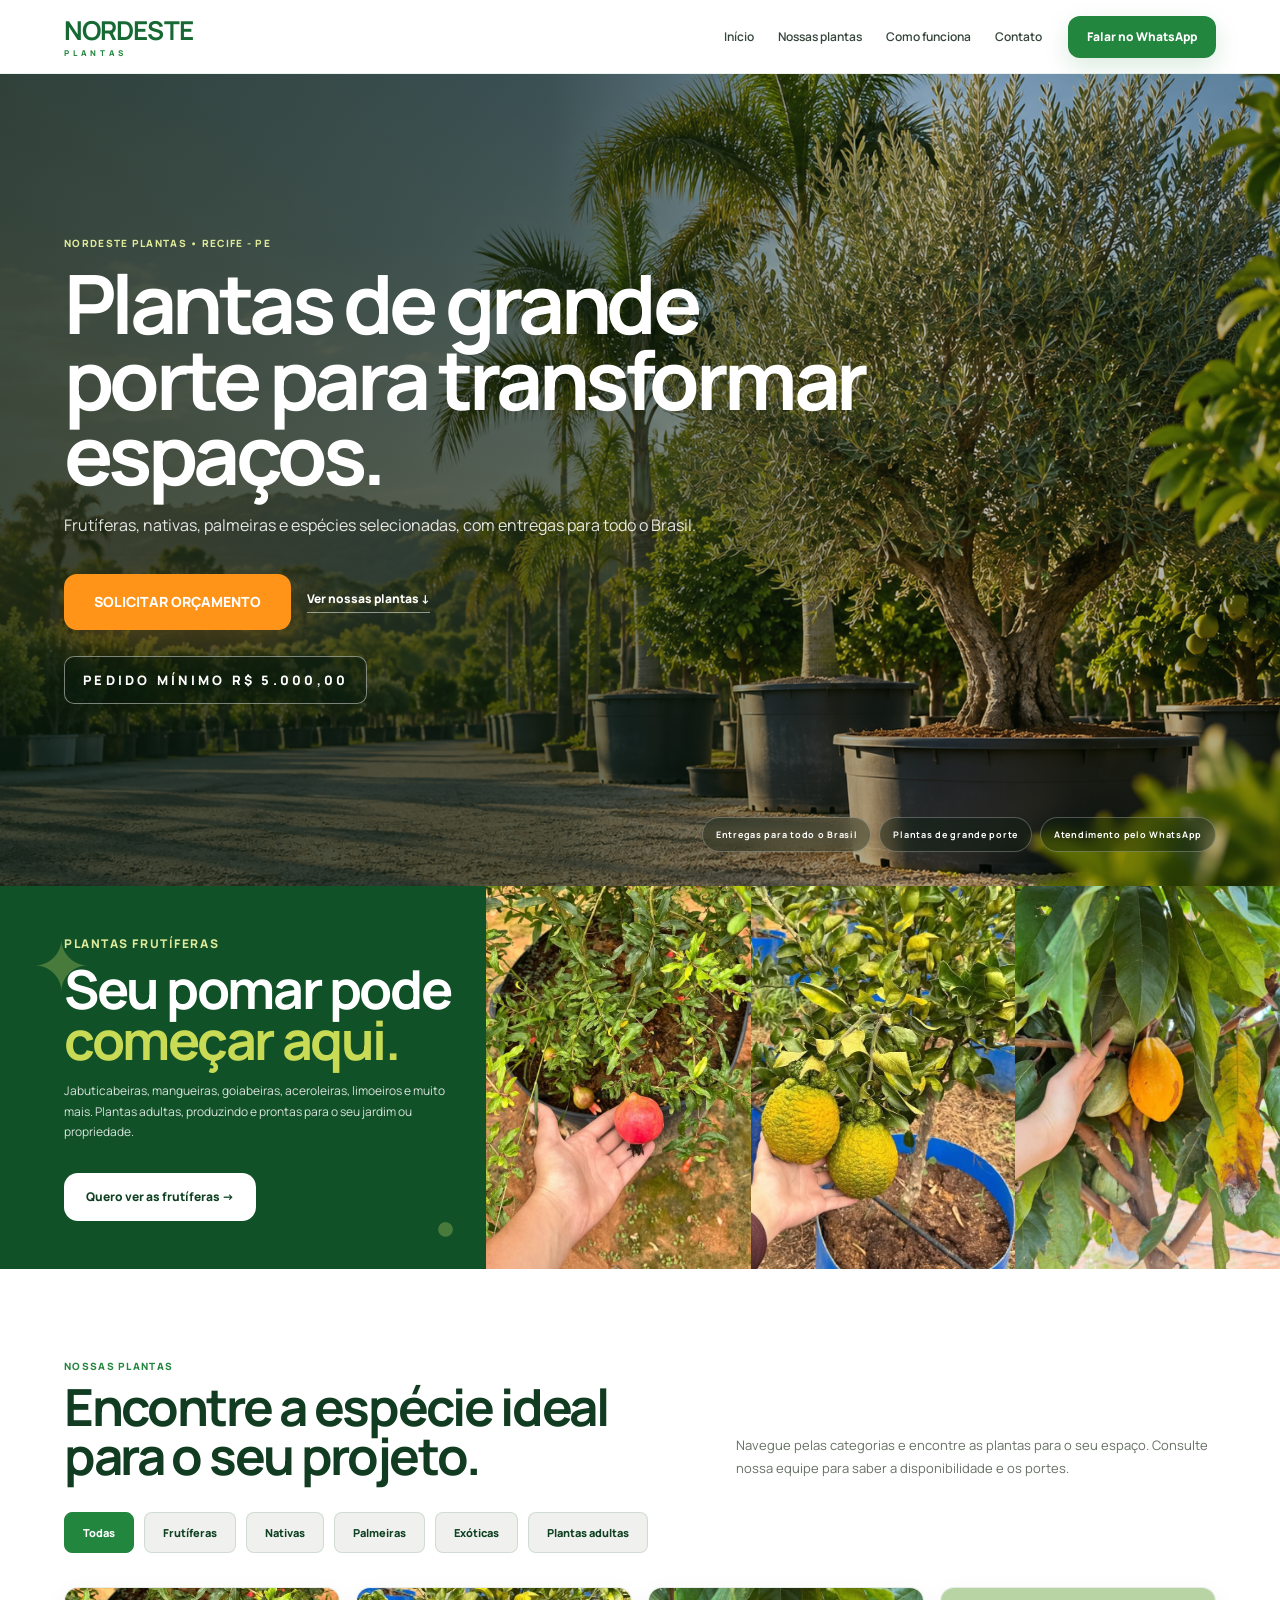
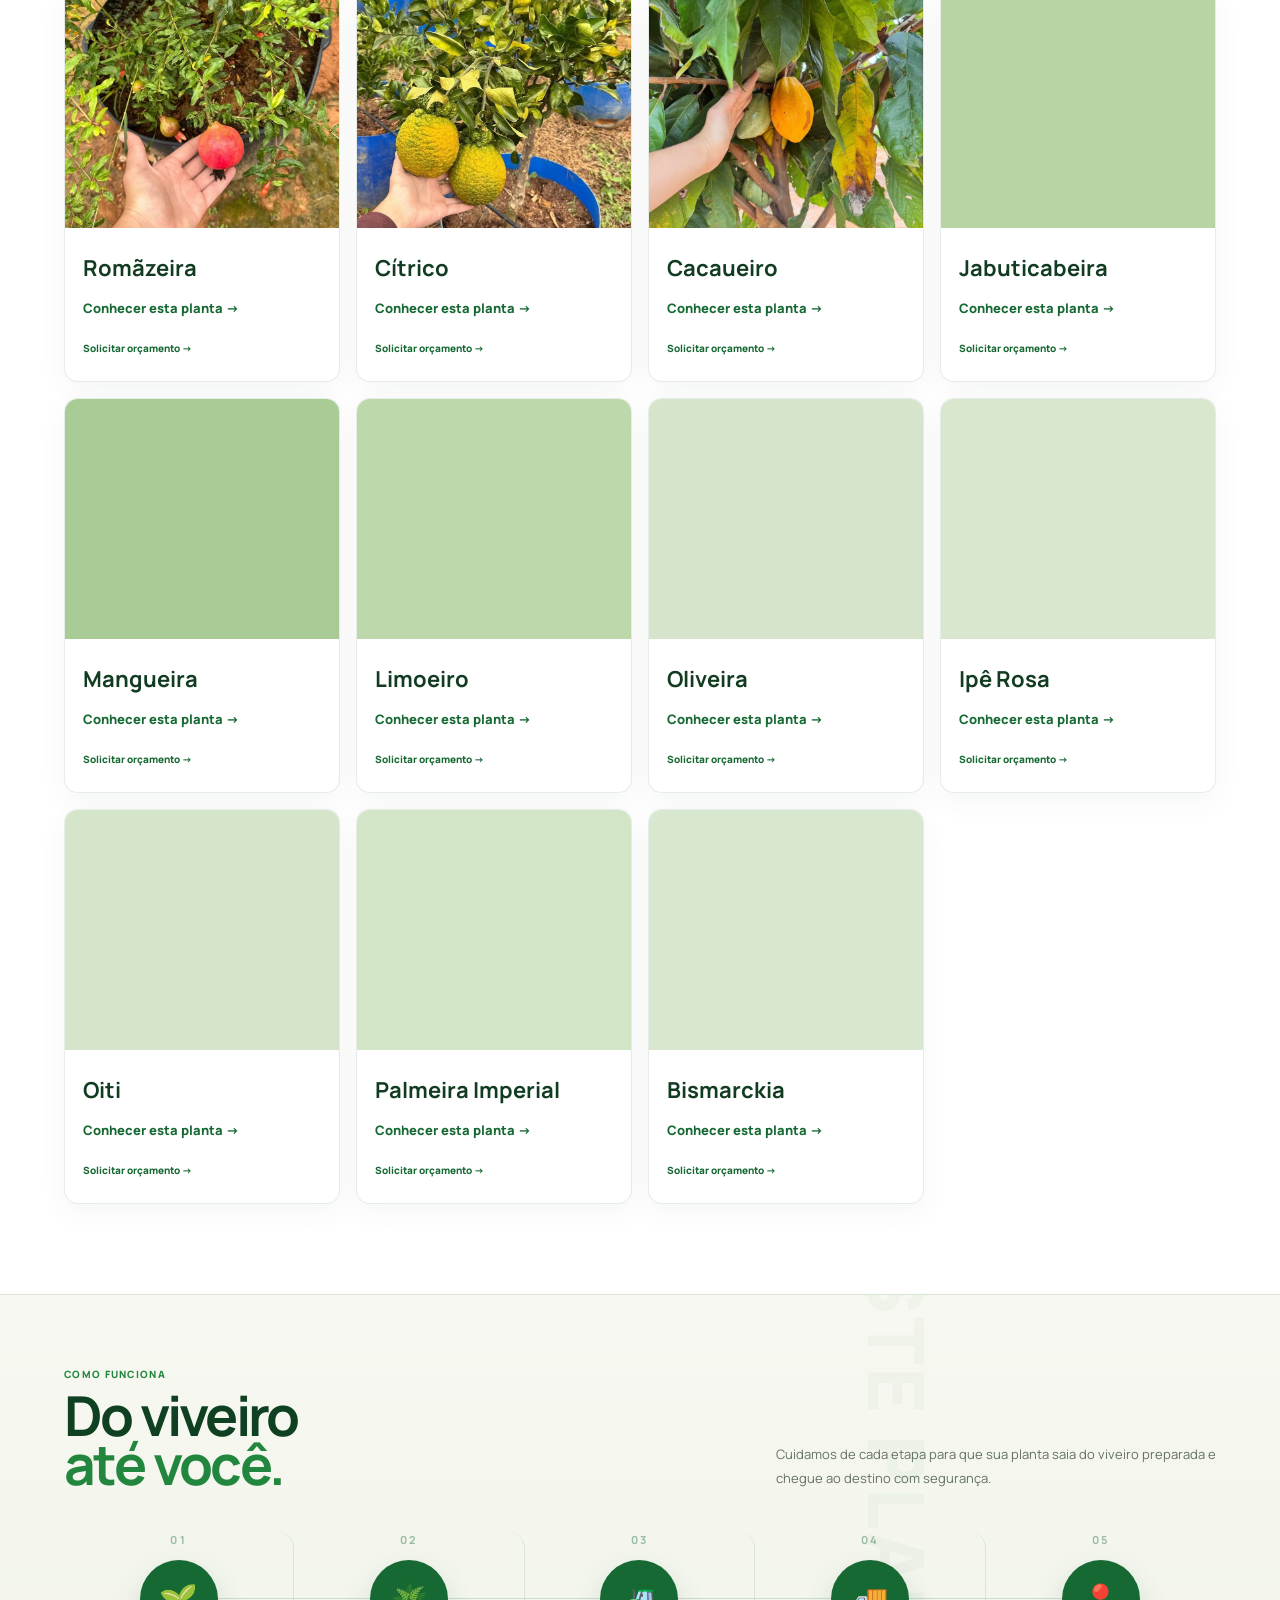
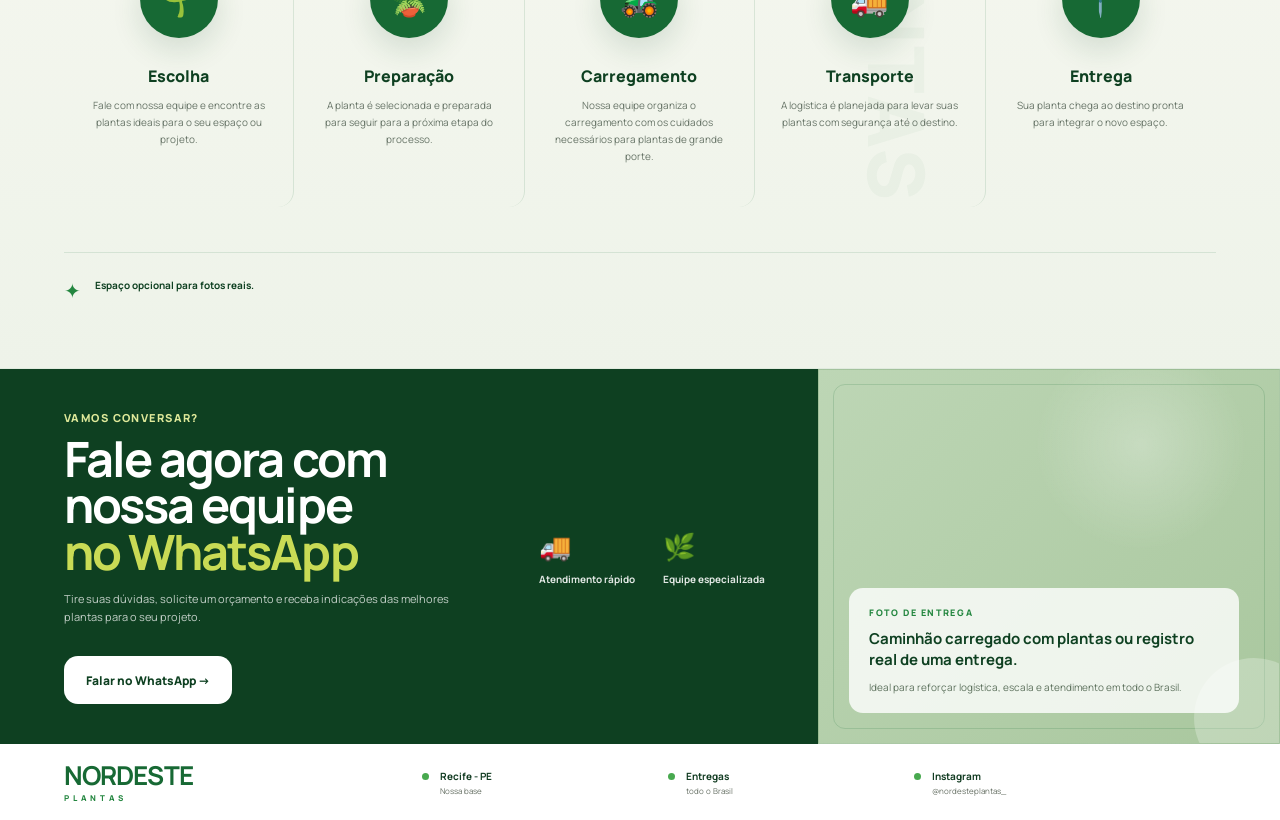
==== commit 8d86ccb7: "so pra mostrar no exemplo" ====
--- a/index.html
+++ b/index.html
@@ -77,9 +77,9 @@
     </div>
 
     <div class="fruit-gallery">
-      <div class="fruit-slot fruit-photo"><img src="images/fruta01.jpeg" alt="Plantas frutíferas da Nordeste Plantas — foto 1" loading="lazy"></div>
-      <div class="fruit-slot fruit-photo"><img src="images/fruta02.jpeg" alt="Plantas frutíferas da Nordeste Plantas — foto 2" loading="lazy"></div>
-      <div class="fruit-slot fruit-photo"><img src="images/fruta03.jpeg" alt="Plantas frutíferas da Nordeste Plantas — foto 3" loading="lazy"></div>
+      <div class="fruit-slot fruit-photo"><img src="images/fruta01.jpeg" alt="Romã na planta" loading="lazy"></div>
+      <div class="fruit-slot fruit-photo"><img src="images/fruta02.jpeg" alt="Fruto cítrico de casca rugosa na planta" loading="lazy"></div>
+      <div class="fruit-slot fruit-photo"><img src="images/fruta03.jpeg" alt="Cacau na planta" loading="lazy"></div>
     </div>
   </section>
 
@@ -103,6 +103,21 @@
     </div>
 
     <div class="products-grid" id="productsGrid">
+      <article data-category-label="Frutífera" class="product-card" data-category="frutiferas">
+        <button type="button" class="product-photo product-details" aria-label="Ver detalhes de Romãzeira" aria-haspopup="dialog"><img src="images/fruta01.jpeg" alt="Romã na planta" loading="lazy"></button>
+        <div class="product-info"><h3>Romãzeira</h3><button type="button" class="details-link product-details" aria-haspopup="dialog">Conhecer esta planta →</button><a href="https://wa.me/55NUMERO?text=Ol%C3%A1!%20Gostaria%20de%20um%20or%C3%A7amento%20para%20Rom%C3%A3zeira." target="_blank" rel="noopener noreferrer">Solicitar orçamento →</a></div>
+      </article>
+
+      <article data-category-label="Frutífera" class="product-card" data-category="frutiferas">
+        <button type="button" class="product-photo product-details" aria-label="Ver detalhes de Cítrico" aria-haspopup="dialog"><img src="images/fruta02.jpeg" alt="Fruto cítrico de casca rugosa na planta" loading="lazy"></button>
+        <div class="product-info"><h3>Cítrico</h3><button type="button" class="details-link product-details" aria-haspopup="dialog">Conhecer esta planta →</button><a href="https://wa.me/55NUMERO?text=Ol%C3%A1!%20Gostaria%20de%20um%20or%C3%A7amento%20para%20C%C3%ADtrico." target="_blank" rel="noopener noreferrer">Solicitar orçamento →</a></div>
+      </article>
+
+      <article data-category-label="Frutífera" class="product-card" data-category="frutiferas">
+        <button type="button" class="product-photo product-details" aria-label="Ver detalhes de Cacaueiro" aria-haspopup="dialog"><img src="images/fruta03.jpeg" alt="Cacau na planta" loading="lazy"></button>
+        <div class="product-info"><h3>Cacaueiro</h3><button type="button" class="details-link product-details" aria-haspopup="dialog">Conhecer esta planta →</button><a href="https://wa.me/55NUMERO?text=Ol%C3%A1!%20Gostaria%20de%20um%20or%C3%A7amento%20para%20Cacaueiro." target="_blank" rel="noopener noreferrer">Solicitar orçamento →</a></div>
+      </article>
+
       <article data-category-label="Frutífera • Planta adulta" class="product-card" data-category="frutiferas adultas">
         <button type="button" class="product-photo product-details" aria-label="Ver detalhes de Jabuticabeira" aria-haspopup="dialog"><img src="images/jabuticabeira.jpg" alt="Jabuticabeira" loading="lazy"></button>
         <div class="product-info"><h3>Jabuticabeira</h3><button type="button" class="details-link product-details" aria-haspopup="dialog">Conhecer esta planta →</button><a href="https://wa.me/55NUMERO?text=Olá!%20Gostaria%20de%20um%20orçamento%20para%20Jabuticabeira." target="_blank" rel="noopener noreferrer">Solicitar orçamento →</a></div>
